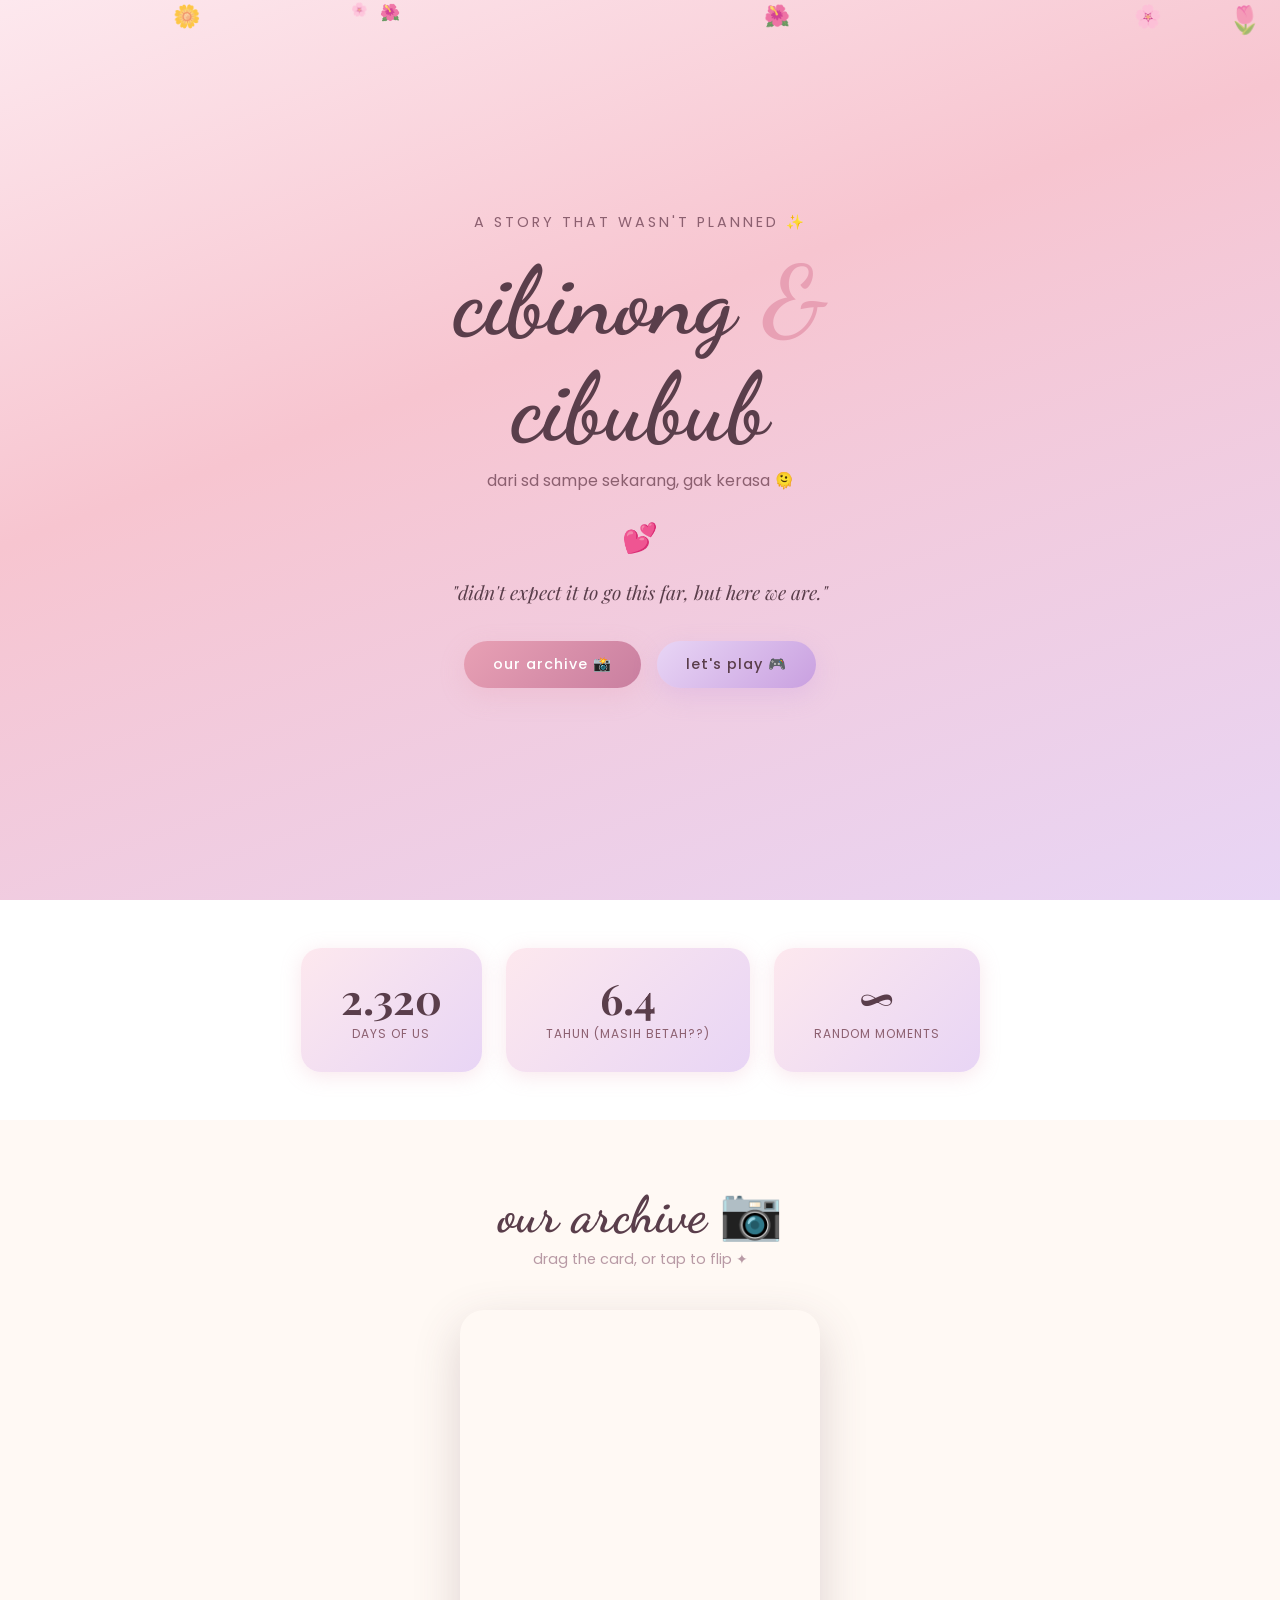
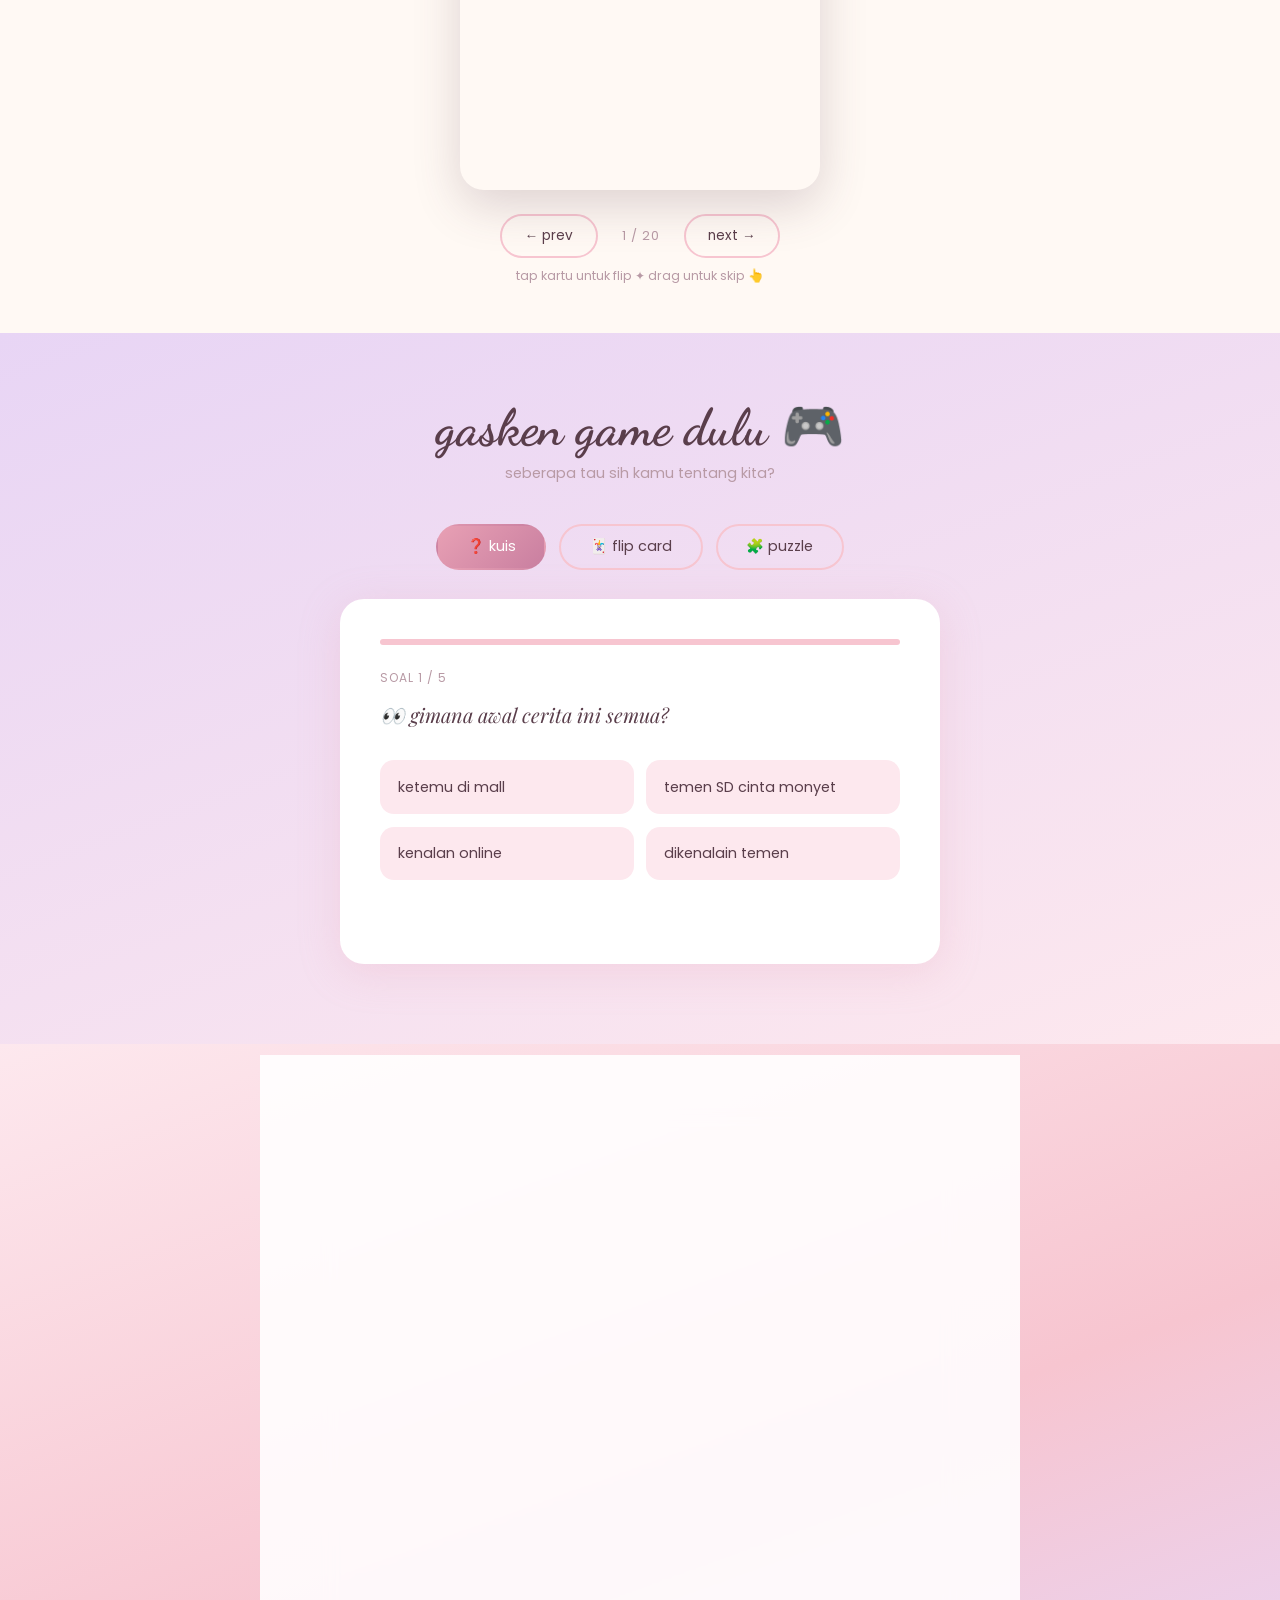
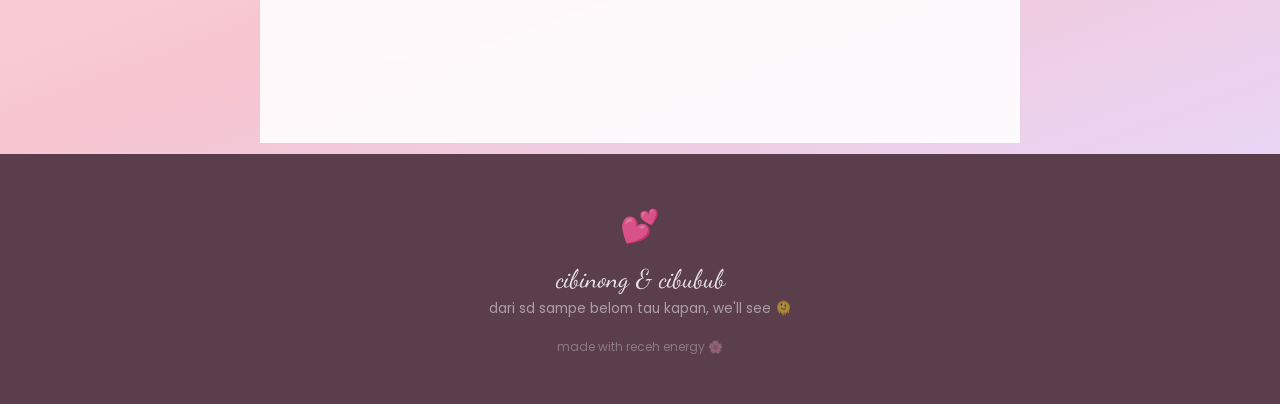
==== index.html @ 80d70311 "tambah puzzle game" ====
<!DOCTYPE html>
<html lang="id">
<head>
  <meta charset="UTF-8" />
  <meta name="viewport" content="width=device-width, initial-scale=1.0" />
  <title>cibinong x cibubub 🌸</title>
  <link rel="preconnect" href="https://fonts.googleapis.com" />
  <link href="https://fonts.googleapis.com/css2?family=Playfair+Display:ital,wght@0,400;0,700;1,400&family=Poppins:wght@300;400;500&family=Dancing+Script:wght@600&display=swap" rel="stylesheet" />
  <link rel="stylesheet" href="style.css" />
</head>
<body>

  <!-- HERO -->
  <section class="hero">
    <div class="petals-container" id="petals"></div>
    <div class="hero-content">
      <p class="hero-sub">a story that wasn't planned ✨</p>
      <h1 class="hero-title">cibinong <span class="amp">&</span> cibubub</h1>
      <p class="hero-date">dari sd sampe sekarang, gak kerasa 🫠</p>
      <div class="heart-divider">💕</div>
      <p class="hero-quote">"didn't expect it to go this far, but here we are."</p>
      <div class="hero-btns">
        <a href="#gallery" class="btn-explore">our archive 📸</a>
        <a href="#game" class="btn-game">let's play 🎮</a>
      </div>
    </div>
  </section>

  <!-- COUNTER -->
  <section class="counter-section">
    <div class="counter-card">
      <span class="counter-num" id="days">—</span>
      <span class="counter-label">days of us</span>
    </div>
    <div class="counter-card">
      <span class="counter-num" id="years">—</span>
      <span class="counter-label">tahun (masih betah??)</span>
    </div>
    <div class="counter-card">
      <span class="counter-num">∞</span>
      <span class="counter-label">random moments</span>
    </div>
  </section>

  <!-- GALLERY — DRAG STACK -->
  <section class="gallery-section" id="gallery">
    <div class="section-header">
      <h2>our archive 📷</h2>
      <p>drag the card, or tap to flip ✦</p>
    </div>

    <div class="stack-container" id="stackContainer">

      <div class="stack-card" data-index="0">
        <div class="stack-card-inner">
          <div class="stack-front">
            <div class="stack-img-wrap">
              <img src="photos/foto1.jpg" alt="" onerror="handleImgError(this)" />
              <div class="stack-placeholder">📸</div>
            </div>
            <div class="stack-label">
              <span class="stack-num">01</span>
              <p class="stack-caption">teman SD cinta monyet 🥺</p>
              <p class="stack-en">the beginning of everything, unknowingly.</p>
            </div>
          </div>
          <div class="stack-back">
            <p class="stack-back-quote">"who knew a childhood friend could turn into something like this."</p>
          </div>
        </div>
      </div>

      <div class="stack-card" data-index="1">
        <div class="stack-card-inner">
          <div class="stack-front">
            <div class="stack-img-wrap">
              <img src="photos/foto2.jpg" alt="" onerror="handleImgError(this)" />
              <div class="stack-placeholder">📸</div>
            </div>
            <div class="stack-label">
              <span class="stack-num">02</span>
              <p class="stack-caption">sebelum jadian jadi bocil epep dulu 😂</p>
              <p class="stack-en">the awkward era. cringe but we miss it ngl.</p>
            </div>
          </div>
          <div class="stack-back">
            <p class="stack-back-quote">"even the awkward phase had its charm, we just didn't know it yet."</p>
          </div>
        </div>
      </div>

      <div class="stack-card" data-index="2">
        <div class="stack-card-inner">
          <div class="stack-front">
            <div class="stack-img-wrap">
              <img src="photos/foto3.jpg" alt="" onerror="handleImgError(this)" />
              <div class="stack-placeholder">📸</div>
            </div>
            <div class="stack-label">
              <span class="stack-num">03</span>
              <p class="stack-caption">masuk SMA pas awal covid, canggung bgt kita oi 😅</p>
              <p class="stack-en">pandemic era, somehow brought us closer.</p>
            </div>
          </div>
          <div class="stack-back">
            <p class="stack-back-quote">"the world was on pause, but feelings? they didn't stop."</p>
          </div>
        </div>
      </div>

      <div class="stack-card" data-index="3">
        <div class="stack-card-inner">
          <div class="stack-front">
            <div class="stack-img-wrap">
              <img src="photos/foto4.jpg" alt="" onerror="handleImgError(this)" />
              <div class="stack-placeholder">📸</div>
            </div>
            <div class="stack-label">
              <span class="stack-num">04</span>
              <p class="stack-caption">naik sidi bareng 🕊️💕</p>
              <p class="stack-en">growing in faith, together. that means something.</p>
            </div>
          </div>
          <div class="stack-back">
            <p class="stack-back-quote">"one of the most meaningful days, and we shared it."</p>
          </div>
        </div>
      </div>

      <div class="stack-card" data-index="4">
        <div class="stack-card-inner">
          <div class="stack-front">
            <div class="stack-img-wrap">
              <img src="photos/foto5.jpg" alt="" onerror="handleImgError(this)" />
              <div class="stack-placeholder">📸</div>
            </div>
            <div class="stack-label">
              <span class="stack-num">05</span>
              <p class="stack-caption">ppp mau kondangan? 😄👔</p>
              <p class="stack-en">matching without planning, that's called soulmate behavior.</p>
            </div>
          </div>
          <div class="stack-back">
            <p class="stack-back-quote">"accidentally coordinated. definitely meant to be."</p>
          </div>
        </div>
      </div>

      <div class="stack-card" data-index="5">
        <div class="stack-card-inner">
          <div class="stack-front">
            <div class="stack-img-wrap">
              <img src="photos/foto6.jpg" alt="" onerror="handleImgError(this)" />
              <div class="stack-placeholder">📸</div>
            </div>
            <div class="stack-label">
              <span class="stack-num">06</span>
              <p class="stack-caption">banyak foto SMA yak, adanya pas pepisahan SMA doang 🎓</p>
              <p class="stack-en">end of a chapter. but not ours.</p>
            </div>
          </div>
          <div class="stack-back">
            <p class="stack-back-quote">"graduation day. the school era is over, but we're still going."</p>
          </div>
        </div>
      </div>

      <div class="stack-card" data-index="6">
        <div class="stack-card-inner">
          <div class="stack-front">
            <div class="stack-img-wrap">
              <img src="photos/foto7.jpg" alt="" onerror="handleImgError(this)" />
              <div class="stack-placeholder">📸</div>
            </div>
            <div class="stack-label">
              <span class="stack-num">07</span>
              <p class="stack-caption">ke Gacoan pertama kali, aku UTBK dia udah lulus SNBP coy 🔥</p>
              <p class="stack-en">celebrating milestones, even when it's not mine yet, lol.</p>
            </div>
          </div>
          <div class="stack-back">
            <p class="stack-back-quote">"your win felt like mine too. that's just how it works with us."</p>
          </div>
        </div>
      </div>

      <div class="stack-card" data-index="7">
        <div class="stack-card-inner">
          <div class="stack-front">
            <div class="stack-img-wrap">
              <img src="photos/foto8.jpg" alt="" onerror="handleImgError(this)" />
              <div class="stack-placeholder">📸</div>
            </div>
            <div class="stack-label">
              <span class="stack-num">08</span>
              <p class="stack-caption">rencanain satu kampus bareng malah LDR hikss 😭</p>
              <p class="stack-en">plot twist we did not see coming.</p>
            </div>
          </div>
          <div class="stack-back">
            <p class="stack-back-quote">"different cities, same feeling. we figured it out anyway."</p>
          </div>
        </div>
      </div>

      <div class="stack-card" data-index="8">
        <div class="stack-card-inner">
          <div class="stack-front">
            <div class="stack-img-wrap">
              <img src="photos/foto9.jpg" alt="" onerror="handleImgError(this)" />
              <div class="stack-placeholder">📸</div>
            </div>
            <div class="stack-label">
              <span class="stack-num">09</span>
              <p class="stack-caption">LDR dimulai, mari kita mulai perang ini 💪</p>
              <p class="stack-en">LDR szn: officially activated.</p>
            </div>
          </div>
          <div class="stack-back">
            <p class="stack-back-quote">"distance is just a test, and so far we keep passing it."</p>
          </div>
        </div>
      </div>

      <div class="stack-card" data-index="9">
        <div class="stack-card-inner">
          <div class="stack-front">
            <div class="stack-img-wrap">
              <img src="photos/foto10.jpg" alt="" onerror="handleImgError(this)" />
              <div class="stack-placeholder">📸</div>
            </div>
            <div class="stack-label">
              <span class="stack-num">10</span>
              <p class="stack-caption">ketemunya libur semester aja, hiks 🗓️😢</p>
              <p class="stack-en">semester break = the most anticipated day of the year.</p>
            </div>
          </div>
          <div class="stack-back">
            <p class="stack-back-quote">"every reunion felt like the first time all over again."</p>
          </div>
        </div>
      </div>

      <div class="stack-card" data-index="10">
        <div class="stack-card-inner">
          <div class="stack-front">
            <div class="stack-img-wrap">
              <img src="photos/foto11.jpg" alt="" onerror="handleImgError(this)" />
              <div class="stack-placeholder">📸</div>
            </div>
            <div class="stack-label">
              <span class="stack-num">11</span>
              <p class="stack-caption">ini juga foto pas libur semester 📅</p>
              <p class="stack-en">making the most out of limited time together.</p>
            </div>
          </div>
          <div class="stack-back">
            <p class="stack-back-quote">"short on time, never short on memories."</p>
          </div>
        </div>
      </div>

      <div class="stack-card" data-index="11">
        <div class="stack-card-inner">
          <div class="stack-front">
            <div class="stack-img-wrap">
              <img src="photos/foto12.jpg" alt="" onerror="handleImgError(this)" />
              <div class="stack-placeholder">📸</div>
            </div>
            <div class="stack-label">
              <span class="stack-num">12</span>
              <p class="stack-caption">LDR, VC-an mulu 📱💬</p>
              <p class="stack-en">phone screen as a window, that was our reality for a while.</p>
            </div>
          </div>
          <div class="stack-back">
            <p class="stack-back-quote">"fell asleep on VC more times than we can count. no regrets."</p>
          </div>
        </div>
      </div>

      <div class="stack-card" data-index="12">
        <div class="stack-card-inner">
          <div class="stack-front">
            <div class="stack-img-wrap">
              <img src="photos/foto13.jpg" alt="" onerror="handleImgError(this)" />
              <div class="stack-placeholder">📸</div>
            </div>
            <div class="stack-label">
              <span class="stack-num">13</span>
              <p class="stack-caption">ngide datengin ke Lampung 🚌✨</p>
              <p class="stack-en">showed up unannounced, best decision ever made.</p>
            </div>
          </div>
          <div class="stack-back">
            <p class="stack-back-quote">"sometimes love shows up at the door before it sends a text."</p>
          </div>
        </div>
      </div>

      <div class="stack-card" data-index="13">
        <div class="stack-card-inner">
          <div class="stack-front">
            <div class="stack-img-wrap">
              <img src="photos/foto14.jpg" alt="" onerror="handleImgError(this)" />
              <div class="stack-placeholder">📸</div>
            </div>
            <div class="stack-label">
              <span class="stack-num">14</span>
              <p class="stack-caption">Bukit Aslan 🏔️🌿</p>
              <p class="stack-en">good view. better company.</p>
            </div>
          </div>
          <div class="stack-back">
            <p class="stack-back-quote">"the view was stunning, but honestly so were you."</p>
          </div>
        </div>
      </div>

      <div class="stack-card" data-index="14">
        <div class="stack-card-inner">
          <div class="stack-front">
            <div class="stack-img-wrap">
              <img src="photos/foto15.jpg" alt="" onerror="handleImgError(this)" />
              <div class="stack-placeholder">📸</div>
            </div>
            <div class="stack-label">
              <span class="stack-num">15</span>
              <p class="stack-caption">makan sushi mengakhiri tahun 2025 🍣🎉</p>
              <p class="stack-en">closing the year right — with good food and you.</p>
            </div>
          </div>
          <div class="stack-back">
            <p class="stack-back-quote">"2025 ending with sushi and you. can't complain."</p>
          </div>
        </div>
      </div>

      <div class="stack-card" data-index="15">
        <div class="stack-card-inner">
          <div class="stack-front">
            <div class="stack-img-wrap">
              <img src="photos/foto16.jpg" alt="" onerror="handleImgError(this)" />
              <div class="stack-placeholder">📸</div>
            </div>
            <div class="stack-label">
              <span class="stack-num">16</span>
              <p class="stack-caption">masih dengan aku, kamu, dan Lampung 🌴💕</p>
              <p class="stack-en">still here. still us.</p>
            </div>
          </div>
          <div class="stack-back">
            <p class="stack-back-quote">"different place, same feeling. it never really changes."</p>
          </div>
        </div>
      </div>

      <div class="stack-card" data-index="16">
        <div class="stack-card-inner">
          <div class="stack-front">
            <div class="stack-img-wrap">
              <img src="photos/foto17.jpg" alt="" onerror="handleImgError(this)" />
              <div class="stack-placeholder">📸</div>
            </div>
            <div class="stack-label">
              <span class="stack-num">17</span>
              <p class="stack-caption">hunting makanan enak di Lampung yeuyy 🍜😋</p>
              <p class="stack-en">food tour activated. no skips.</p>
            </div>
          </div>
          <div class="stack-back">
            <p class="stack-back-quote">"our love language: finding the best local food together."</p>
          </div>
        </div>
      </div>

      <div class="stack-card" data-index="17">
        <div class="stack-card-inner">
          <div class="stack-front">
            <div class="stack-img-wrap">
              <img src="photos/foto18.jpg" alt="" onerror="handleImgError(this)" />
              <div class="stack-placeholder">📸</div>
            </div>
            <div class="stack-label">
              <span class="stack-num">18</span>
              <p class="stack-caption">mancing edition 🎣😄</p>
              <p class="stack-en">waiting for fish, but mostly just talking nonsense.</p>
            </div>
          </div>
          <div class="stack-back">
            <p class="stack-back-quote">"best conversations happen when there's nowhere to be."</p>
          </div>
        </div>
      </div>

      <div class="stack-card" data-index="18">
        <div class="stack-card-inner">
          <div class="stack-front">
            <div class="stack-img-wrap">
              <img src="photos/foto19.jpg" alt="" onerror="handleImgError(this)" />
              <div class="stack-placeholder">📸</div>
            </div>
            <div class="stack-label">
              <span class="stack-num">19</span>
              <p class="stack-caption">lucukk 🥰</p>
              <p class="stack-en">no context needed. just happy.</p>
            </div>
          </div>
          <div class="stack-back">
            <p class="stack-back-quote">"this photo lives rent-free in my head."</p>
          </div>
        </div>
      </div>

      <div class="stack-card" data-index="19">
        <div class="stack-card-inner">
          <div class="stack-front">
            <div class="stack-img-wrap">
              <img src="photos/foto20.jpg" alt="" onerror="handleImgError(this)" />
              <div class="stack-placeholder">📸</div>
            </div>
            <div class="stack-label">
              <span class="stack-num">20</span>
              <p class="stack-caption">tiba-tiba di Jakarta nih 🌆</p>
              <p class="stack-en">healing era. different city, same us.</p>
            </div>
          </div>
          <div class="stack-back">
            <p class="stack-back-quote">"any city feels right when you're next to me."</p>
          </div>
        </div>
      </div>

    </div>

    <!-- Navigation -->
    <div class="stack-nav">
      <button class="stack-nav-btn" id="btnPrev" onclick="stackPrev()">← prev</button>
      <span class="stack-counter" id="stackCounter">1 / 20</span>
      <button class="stack-nav-btn" id="btnNext" onclick="stackNext()">next →</button>
    </div>
    <p class="stack-hint">tap kartu untuk flip ✦ drag untuk skip 👆</p>
  </section>

  <!-- GAME -->
  <section class="game-section" id="game">
    <div class="section-header">
      <h2>gasken game dulu 🎮</h2>
      <p>seberapa tau sih kamu tentang kita?</p>
    </div>

    <div class="game-tabs">
      <button class="game-tab active" onclick="switchGame('quiz')">❓ kuis</button>
      <button class="game-tab" onclick="switchGame('flip')">🃏 flip card</button>
      <button class="game-tab" onclick="switchGame('puzzle')">🧩 puzzle</button>
    </div>

    <div class="game-panel" id="panelQuiz">
      <div class="game-card">
        <div class="game-progress-bar"><div class="game-progress-fill" id="progressFill"></div></div>
        <p class="game-q-num" id="qNum">soal 1 / 5</p>
        <p class="game-question" id="gameQuestion">Loading...</p>
        <div class="game-options" id="gameOptions"></div>
        <div class="game-feedback" id="gameFeedback"></div>
        <button class="btn-next-q" id="btnNextQ" style="display:none" onclick="nextQuestion()">next →</button>
        <div class="game-result" id="gameResult" style="display:none"></div>
      </div>
    </div>

    <div class="game-panel" id="panelFlip" style="display:none">
      <div class="flip-intro" id="flipIntro">
        <div class="game-card" style="text-align:center">
          <p style="font-size:2.5rem;margin-bottom:1rem">🃏</p>
          <p class="game-question">cocokkin kartunya, jangan malu salah 😄</p>
          <p style="font-size:0.85rem;color:var(--text-light);margin-bottom:1.5rem">klik dua kartu, cari yang sama. selesain secepet mungkin!</p>
          <div style="display:flex;gap:1rem;justify-content:center;flex-wrap:wrap">
            <button class="btn-next-q" style="display:inline-block" onclick="startFlip(6)">santuy (6 kartu)</button>
            <button class="btn-next-q" style="display:inline-block;background:linear-gradient(135deg,#c9a0e0,#9b6dbe);color:white" onclick="startFlip(12)">tryhard (12 kartu)</button>
          </div>
        </div>
      </div>
      <div id="flipGame" style="display:none">
        <div class="flip-stats">
          <span>tries: <strong id="flipMoves">0</strong></span>
          <span>matched: <strong id="flipMatched">0</strong> / <strong id="flipTotal">0</strong></span>
          <span id="flipTimer">⏱ 0s</span>
        </div>
        <div class="flip-grid" id="flipGrid"></div>
        <div class="flip-result" id="flipResult" style="display:none">
          <span class="result-emoji">🎉</span>
          <div class="result-title">kelar juga!</div>
          <div class="result-msg" id="flipResultMsg"></div>
          <div style="display:flex;gap:1rem;justify-content:center;flex-wrap:wrap;margin-top:1rem">
            <button class="btn-restart" onclick="startFlip(currentFlipSize)">main lagi 🔄</button>
            <button class="btn-restart" style="background:var(--blush)" onclick="showFlipIntro()">ganti level</button>
          </div>
        </div>
      </div>
    </div>

    <!-- PUZZLE GAME -->
    <div class="game-panel" id="panelPuzzle" style="display:none">
      <div class="puzzle-intro" id="puzzleIntro">
        <div class="game-card" style="text-align:center">
          <p style="font-size:2.5rem;margin-bottom:1rem">🧩</p>
          <p class="game-question">susun foto ini jadi bener! 😄</p>
          <p style="font-size:0.85rem;color:var(--text-light);margin-bottom:1.5rem">drag potongan puzzle ke posisi yang tepat. semakin sedikit moves, semakin bagus!</p>
          <div style="display:flex;gap:1rem;justify-content:center;flex-wrap:wrap">
            <button class="btn-next-q" style="display:inline-block" onclick="startPuzzle(3)">easy (3×3)</button>
            <button class="btn-next-q" style="display:inline-block;background:linear-gradient(135deg,#c9a0e0,#9b6dbe);color:white" onclick="startPuzzle(4)">hard (4×4)</button>
          </div>
        </div>
      </div>
      <div id="puzzleGame" style="display:none">
        <div class="flip-stats">
          <span>moves: <strong id="puzzleMoves">0</strong></span>
          <span id="puzzleTimer">⏱ 0s</span>
          <button class="stack-nav-btn" onclick="shufflePuzzle()">shuffle 🔀</button>
        </div>
        <div class="puzzle-wrap">
          <div class="puzzle-board" id="puzzleBoard"></div>
          <div class="puzzle-preview" id="puzzlePreview">
            <p style="font-size:0.7rem;color:var(--text-light);margin-bottom:0.4rem">preview</p>
            <img src="puzzle.jpg" alt="preview" onerror="this.parentElement.style.display='none'" />
          </div>
        </div>
        <div class="puzzle-result" id="puzzleResult" style="display:none">
          <span class="result-emoji">🎉</span>
          <div class="result-title">kelar!</div>
          <div class="result-msg" id="puzzleResultMsg"></div>
          <div style="display:flex;gap:1rem;justify-content:center;flex-wrap:wrap;margin-top:1rem">
            <button class="btn-restart" onclick="startPuzzle(currentPuzzleSize)">main lagi 🔄</button>
            <button class="btn-restart" style="background:var(--blush)" onclick="showPuzzleIntro()">ganti level</button>
          </div>
        </div>
      </div>
    </div>
  </section>

  <!-- LETTER -->
  <section class="letter-section">
    <div class="letter-card">
      <div class="letter-header">📝 a little note</div>
      <div class="letter-body">
        <p>dear bub,</p>
        <br/>
        <p>honestly, i didn't think a childhood friendship could turn into something this real. tapi nyatanya bisa, dan kita udah ngebuktiin itu.</p>
        <br/>
        <p>LDR wasn't easy — beda kota, beda kampus, ketemunya nunggu libur semester. tiap VC tengah malem, tiap surprise yang gak pernah bener-bener disiapain, somehow it all worked out.</p>
        <br/>
        <p>thank you for staying. makasih udah sabar sama aku yang kadang nyebelin. and thank you for being the kind of person who makes ordinary days feel like something worth remembering.</p>
        <br/>
        <p class="letter-sign">from monic, always 🌸</p>
      </div>
    </div>
  </section>

  <!-- FOOTER -->
  <footer class="footer">
    <div class="footer-heart">💕</div>
    <p>cibinong & cibubub</p>
    <p class="footer-sub">dari sd sampe belom tau kapan, we'll see 🫠</p>
    <p class="footer-tiny">made with receh energy 🌸</p>
  </footer>

  <!-- MODAL -->
  <div class="modal-overlay" id="modalOverlay" onclick="closeModal()">
    <div class="modal-box" onclick="event.stopPropagation()">
      <button class="modal-close" onclick="closeModal()">✕</button>
      <div class="modal-img-wrap">
        <img id="modalImg" src="" alt="" />
        <div id="modalPlaceholder" class="modal-placeholder">📸</div>
      </div>
      <p id="modalCaption" class="modal-caption"></p>
      <p id="modalQuote" class="modal-quote"></p>
    </div>
  </div>

  <script src="script.js"></script>
</body>
</html>
---- style.css ----
/* ========================================
   MONICA & RIZKI — PASTEL LOVE WEBSITE v2
   ======================================== */

* { margin: 0; padding: 0; box-sizing: border-box; }

:root {
  --pink:       #f7c5d0;
  --pink-dark:  #e8a0b4;
  --blush:      #fde8ee;
  --peach:      #fcd5b5;
  --lavender:   #e8d5f5;
  --mint:       #d5f0e8;
  --cream:      #fff9f4;
  --text-dark:  #5a3e4b;
  --text-mid:   #8c6070;
  --text-light: #b89aa5;
  --white:      #ffffff;
  --shadow:     rgba(232,160,180,0.25);
}

html { scroll-behavior: smooth; }
body { font-family: 'Poppins', sans-serif; background: var(--cream); color: var(--text-dark); overflow-x: hidden; }

/* ===== HERO ===== */
.hero {
  min-height: 100vh;
  background: linear-gradient(160deg, #fde8ee 0%, #f7c5d0 40%, #e8d5f5 100%);
  display: flex; align-items: center; justify-content: center;
  position: relative; text-align: center; overflow: hidden;
}
.petals-container { position: absolute; inset: 0; pointer-events: none; z-index: 0; }
.petal { position: absolute; animation: fall linear infinite; opacity: 0.7; }
@keyframes fall {
  0%   { transform: translateY(-60px) rotate(0deg); opacity: 0; }
  10%  { opacity: 0.7; }
  90%  { opacity: 0.4; }
  100% { transform: translateY(110vh) rotate(360deg); opacity: 0; }
}
.hero-content { position: relative; z-index: 1; padding: 2rem; max-width: 700px; }
.hero-sub { font-size: 0.9rem; letter-spacing: 3px; color: var(--text-mid); margin-bottom: 1rem; text-transform: uppercase; }
.hero-title { font-family: 'Dancing Script', cursive; font-size: clamp(3rem, 10vw, 6rem); color: var(--text-dark); line-height: 1.1; margin-bottom: 0.5rem; }
.amp { color: var(--pink-dark); }
.hero-date { font-size: 1rem; color: var(--text-mid); margin-bottom: 1.5rem; }
.heart-divider { font-size: 1.8rem; margin: 1rem 0; animation: heartbeat 1.4s ease-in-out infinite; }
@keyframes heartbeat { 0%,100% { transform: scale(1); } 50% { transform: scale(1.2); } }
.hero-quote { font-family: 'Playfair Display', serif; font-style: italic; font-size: clamp(1rem,2.5vw,1.2rem); color: var(--text-dark); line-height: 1.7; margin-bottom: 2rem; }
.hero-btns { display: flex; gap: 1rem; justify-content: center; flex-wrap: wrap; }
.btn-explore, .btn-game {
  display: inline-block; padding: 0.8rem 1.8rem;
  border-radius: 50px; text-decoration: none; font-size: 0.9rem; font-weight: 500;
  letter-spacing: 1px; transition: transform 0.25s, box-shadow 0.25s;
}
.btn-explore { background: linear-gradient(135deg, var(--pink-dark), #c97fa0); color: white; box-shadow: 0 8px 24px var(--shadow); }
.btn-game    { background: linear-gradient(135deg, var(--lavender), #c9a0e0); color: var(--text-dark); box-shadow: 0 8px 24px rgba(201,160,224,0.3); }
.btn-explore:hover, .btn-game:hover { transform: translateY(-3px); }

/* ===== COUNTER ===== */
.counter-section { display: flex; flex-wrap: wrap; justify-content: center; gap: 1.5rem; padding: 3rem 2rem; background: var(--white); }
.counter-card {
  display: flex; flex-direction: column; align-items: center;
  background: linear-gradient(135deg, var(--blush), var(--lavender));
  border-radius: 20px; padding: 1.8rem 2.5rem; min-width: 130px;
  box-shadow: 0 4px 20px var(--shadow); transition: transform 0.25s;
}
.counter-card:hover { transform: translateY(-4px); }
.counter-num { font-family: 'Playfair Display', serif; font-size: 2.6rem; font-weight: 700; color: var(--text-dark); line-height: 1; }
.counter-label { font-size: 0.75rem; color: var(--text-mid); margin-top: 0.4rem; letter-spacing: 1px; text-transform: uppercase; }

/* ===== GALLERY STACK CARDS ===== */
.gallery-section { padding: 4rem 1rem 3rem; background: var(--cream); }
.section-header { text-align: center; margin-bottom: 2.5rem; padding: 0 1rem; }
.section-header h2 { font-family: 'Dancing Script', cursive; font-size: clamp(2rem,6vw,3.2rem); color: var(--text-dark); margin-bottom: 0.3rem; }
.section-header p { color: var(--text-light); font-size: 0.9rem; }

.stack-container {
  position: relative;
  width: 360px;
  height: 480px;
  margin: 0 auto 1.5rem;
  perspective: 1000px;
}

.stack-card {
  position: absolute;
  inset: 0;
  border-radius: 24px;
  cursor: grab;
  user-select: none;
  transform-origin: center bottom;
  transition: transform 0.4s cubic-bezier(0.4,0,0.2,1), opacity 0.3s;
  will-change: transform;
}
.stack-card:active { cursor: grabbing; }

/* stack layering — top 3 visible */
.stack-card[data-pos="0"] { transform: translateY(0) rotate(0deg) scale(1); z-index: 10; box-shadow: 0 16px 48px rgba(90,62,75,0.2); }
.stack-card[data-pos="1"] { transform: translateY(12px) rotate(2deg) scale(0.97); z-index: 9; opacity: 0.85; }
.stack-card[data-pos="2"] { transform: translateY(22px) rotate(-2deg) scale(0.94); z-index: 8; opacity: 0.6; }
.stack-card[data-pos="3"] { transform: translateY(30px) scale(0.91); z-index: 7; opacity: 0; pointer-events: none; }

/* flip inner */
.stack-card-inner {
  position: relative; width: 100%; height: 100%;
  transform-style: preserve-3d;
  transition: transform 0.5s cubic-bezier(0.4,0,0.2,1);
  border-radius: 24px;
}
.stack-card.flipped .stack-card-inner { transform: rotateY(180deg); }

.stack-front, .stack-back {
  position: absolute; inset: 0; border-radius: 24px;
  backface-visibility: hidden; overflow: hidden;
}

.stack-front {
  background: var(--white);
  box-shadow: 0 8px 32px var(--shadow);
  display: flex; flex-direction: column;
}

.stack-img-wrap {
  position: relative; width: 100%; flex: 1;
  background: linear-gradient(135deg, var(--blush), var(--lavender));
  overflow: hidden;
}
.stack-img-wrap img { width: 100%; height: 100%; object-fit: cover; display: block; }
.stack-placeholder {
  position: absolute; inset: 0; display: none;
  align-items: center; justify-content: center; font-size: 3rem;
}
.stack-img-wrap.no-photo img { display: none; }
.stack-img-wrap.no-photo .stack-placeholder { display: flex; }

.stack-label { padding: 1rem 1.2rem 1.2rem; }
.stack-num { font-size: 0.65rem; font-weight: 700; color: var(--pink-dark); letter-spacing: 2px; display: block; margin-bottom: 0.3rem; }
.stack-caption { font-size: 0.88rem; color: var(--text-dark); margin-bottom: 0.25rem; font-weight: 500; }
.stack-en { font-size: 0.78rem; color: var(--text-light); font-style: italic; }

.stack-back {
  background: linear-gradient(135deg, var(--blush) 0%, var(--lavender) 100%);
  transform: rotateY(180deg);
  display: flex; align-items: center; justify-content: center; padding: 2rem;
  box-shadow: 0 8px 32px var(--shadow);
}
.stack-back-quote {
  font-family: 'Playfair Display', serif;
  font-style: italic;
  font-size: clamp(0.95rem, 2.5vw, 1.1rem);
  color: var(--text-dark);
  text-align: center;
  line-height: 1.8;
}

/* swipe out animation */
.stack-card.swipe-left  { transform: translateX(-120%) rotate(-20deg) !important; opacity: 0 !important; transition: transform 0.4s ease, opacity 0.4s ease; }
.stack-card.swipe-right { transform: translateX(120%) rotate(20deg) !important; opacity: 0 !important; transition: transform 0.4s ease, opacity 0.4s ease; }

/* nav */
.stack-nav { display: flex; align-items: center; justify-content: center; gap: 1.5rem; margin-top: 1rem; }
.stack-nav-btn {
  padding: 0.6rem 1.4rem; border: 2px solid var(--pink);
  background: transparent; border-radius: 50px; cursor: pointer;
  font-size: 0.85rem; color: var(--text-dark); font-family: 'Poppins', sans-serif;
  transition: background 0.2s;
}
.stack-nav-btn:hover { background: var(--pink); }
.stack-counter { font-size: 0.8rem; color: var(--text-light); letter-spacing: 1px; }
.stack-hint { text-align: center; font-size: 0.78rem; color: var(--text-light); margin-top: 0.6rem; }

/* ===== GAME TABS ===== */
.game-tabs { display: flex; justify-content: center; gap: 0.8rem; margin-bottom: 1.8rem; }
.game-tab {
  padding: 0.65rem 1.8rem; border-radius: 50px; border: 2px solid var(--pink);
  background: transparent; cursor: pointer; font-size: 0.9rem; font-family: 'Poppins', sans-serif;
  color: var(--text-dark); transition: all 0.2s;
}
.game-tab.active { background: linear-gradient(135deg, var(--pink-dark), #c97fa0); color: white; border-color: transparent; }
.game-tab:hover:not(.active) { background: var(--pink); }

/* ===== GAME ===== */
.game-section { padding: 4rem 2rem 5rem; background: linear-gradient(160deg, var(--lavender) 0%, var(--blush) 100%); }
.game-card {
  background: var(--white); border-radius: 24px; max-width: 600px;
  margin: 0 auto; padding: 2.5rem; box-shadow: 0 8px 40px var(--shadow);
}
.game-progress-bar { width: 100%; height: 6px; background: var(--pink); border-radius: 6px; margin-bottom: 1.5rem; overflow: hidden; }
.game-progress-fill { height: 100%; background: linear-gradient(90deg, var(--pink-dark), #c97fa0); border-radius: 6px; transition: width 0.5s; width: 20%; }
.game-q-num { font-size: 0.75rem; color: var(--text-light); letter-spacing: 1px; text-transform: uppercase; margin-bottom: 0.8rem; }
.game-question { font-family: 'Playfair Display', serif; font-size: clamp(1rem,3vw,1.25rem); color: var(--text-dark); line-height: 1.6; margin-bottom: 1.8rem; font-style: italic; }
.game-options { display: grid; grid-template-columns: 1fr 1fr; gap: 0.8rem; }
.game-opt {
  padding: 0.9rem 1rem; background: var(--blush); border: 2px solid transparent;
  border-radius: 14px; cursor: pointer; font-size: 0.9rem; color: var(--text-dark);
  font-family: 'Poppins', sans-serif; transition: all 0.2s; text-align: left;
}
.game-opt:hover { border-color: var(--pink-dark); background: var(--pink); }
.game-opt.correct { background: #d5f0e8; border-color: #6dbf98; color: #2d7a57; }
.game-opt.wrong   { background: #fde8e8; border-color: #e8a0a0; color: #a05050; }
.game-opt:disabled { cursor: default; }
.game-feedback { font-size: 1rem; margin-top: 1.2rem; min-height: 1.5rem; text-align: center; font-weight: 500; }
.btn-next-q {
  display: block; margin: 1.5rem auto 0; padding: 0.8rem 2rem;
  background: linear-gradient(135deg, var(--pink-dark), #c97fa0);
  color: white; border: none; border-radius: 50px; cursor: pointer;
  font-size: 0.9rem; font-family: 'Poppins', sans-serif; transition: transform 0.2s;
}
.btn-next-q:hover { transform: translateY(-2px); }
.game-result { text-align: center; padding: 1rem 0; }
.game-result .result-emoji { font-size: 3rem; display: block; margin-bottom: 0.8rem; }
.game-result .result-title { font-family: 'Dancing Script', cursive; font-size: 2rem; color: var(--text-dark); margin-bottom: 0.5rem; }
.game-result .result-msg { font-size: 0.9rem; color: var(--text-mid); line-height: 1.7; margin-bottom: 1.5rem; }
.btn-restart {
  padding: 0.8rem 2rem; background: linear-gradient(135deg, var(--lavender), #c9a0e0);
  color: var(--text-dark); border: none; border-radius: 50px; cursor: pointer;
  font-size: 0.9rem; font-family: 'Poppins', sans-serif;
}

/* ===== FLIP CARD GAME ===== */
.flip-stats {
  display: flex; justify-content: center; gap: 2rem; flex-wrap: wrap;
  margin-bottom: 1.5rem; font-size: 0.9rem; color: var(--text-mid);
}
.flip-stats strong { color: var(--text-dark); }

.flip-grid {
  display: grid;
  gap: 0.8rem;
  max-width: 520px;
  margin: 0 auto 1.5rem;
}
.flip-grid.grid-6  { grid-template-columns: repeat(3, 1fr); }
.flip-grid.grid-12 { grid-template-columns: repeat(4, 1fr); }

.flip-card {
  aspect-ratio: 1/1;
  perspective: 800px;
  cursor: pointer;
}
.flip-card-inner {
  position: relative; width: 100%; height: 100%;
  transform-style: preserve-3d;
  transition: transform 0.45s cubic-bezier(0.4,0,0.2,1);
}
.flip-card.flipped .flip-card-inner,
.flip-card.matched .flip-card-inner { transform: rotateY(180deg); }

.flip-front, .flip-back {
  position: absolute; inset: 0; border-radius: 16px;
  backface-visibility: hidden; display: flex; align-items: center; justify-content: center;
}
.flip-front {
  background: linear-gradient(135deg, var(--pink), var(--lavender));
  font-size: 1.8rem; box-shadow: 0 4px 16px var(--shadow);
  transition: transform 0.15s;
}
.flip-card:hover:not(.matched) .flip-front { transform: scale(1.04); }
.flip-back {
  background: var(--white); transform: rotateY(180deg);
  font-size: clamp(1.4rem, 4vw, 2.2rem);
  box-shadow: 0 4px 16px var(--shadow); border: 2px solid var(--pink);
}
.flip-card.matched .flip-front { background: linear-gradient(135deg, #d5f0e8, #a8dfc4); }
.flip-card.matched .flip-back  { border-color: #6dbf98; background: #f0faf5; }

.flip-result {
  text-align: center; padding: 2rem 1rem;
  animation: popIn 0.4s ease;
}

/* ===== PUZZLE GAME ===== */
.puzzle-wrap {
  display: flex; gap: 1.2rem; align-items: flex-start;
  justify-content: center; flex-wrap: wrap; margin-bottom: 1.5rem;
}
.puzzle-board {
  display: grid; gap: 3px;
  border: 3px solid var(--pink); border-radius: 12px; overflow: hidden;
  box-shadow: 0 4px 20px var(--shadow);
  touch-action: none;
}
.puzzle-piece {
  background-size: cover;
  cursor: grab; transition: opacity 0.15s, transform 0.15s;
  border: 1px solid rgba(255,255,255,0.3);
}
.puzzle-piece:active { cursor: grabbing; transform: scale(1.05); opacity: 0.85; }
.puzzle-piece.dragging { opacity: 0.5; transform: scale(1.08); z-index: 99; }
.puzzle-piece.correct { border-color: #6dbf98; box-shadow: inset 0 0 0 2px #6dbf98; }
.puzzle-piece.empty { background: linear-gradient(135deg, var(--blush), var(--lavender)) !important; cursor: default; }

.puzzle-preview {
  width: 100px; text-align: center; flex-shrink: 0;
}
.puzzle-preview img { width: 100%; border-radius: 8px; border: 2px solid var(--pink); }

.puzzle-result { text-align: center; padding: 1.5rem 0; animation: popIn 0.4s ease; }

/* ===== LETTER ===== */
.letter-section { padding: 4rem 2rem 5rem; background: linear-gradient(160deg, #fde8ee, #f7c5d0 60%, #e8d5f5); display: flex; justify-content: center; }
.letter-card { background: rgba(255,255,255,0.88); backdrop-filter: blur(8px); border-radius: 24px; max-width: 640px; width: 100%; box-shadow: 0 8px 40px var(--shadow); overflow: hidden; }
.letter-header { background: linear-gradient(135deg, var(--pink-dark), #c97fa0); color: white; padding: 1.2rem 2rem; font-family: 'Dancing Script', cursive; font-size: 1.8rem; text-align: center; }
.letter-body { padding: 2.2rem 2.5rem; font-size: 0.97rem; color: var(--text-dark); line-height: 1.9; }
.letter-sign { font-family: 'Dancing Script', cursive; font-size: 1.3rem; color: var(--pink-dark); }

/* ===== FOOTER ===== */
.footer { background: var(--text-dark); color: rgba(255,255,255,0.85); text-align: center; padding: 3rem 2rem; }
.footer-heart { font-size: 2rem; margin-bottom: 0.8rem; animation: heartbeat 1.4s ease-in-out infinite; }
.footer p { font-family: 'Dancing Script', cursive; font-size: 1.6rem; }
.footer-sub  { font-family: 'Poppins', sans-serif !important; font-size: 0.85rem !important; color: rgba(255,255,255,0.5) !important; margin-top: 0.3rem; }
.footer-tiny { font-family: 'Poppins', sans-serif !important; font-size: 0.75rem !important; color: rgba(255,255,255,0.3) !important; margin-top: 1.2rem; }

/* ===== MODAL ===== */
.modal-overlay { display: none; position: fixed; inset: 0; background: rgba(90,62,75,0.8); backdrop-filter: blur(6px); z-index: 1000; align-items: center; justify-content: center; padding: 1.5rem; }
.modal-overlay.active { display: flex; }
.modal-box { background: var(--white); border-radius: 24px; max-width: 620px; width: 100%; overflow: hidden; position: relative; box-shadow: 0 20px 60px rgba(90,62,75,0.4); animation: popIn 0.3s ease; }
@keyframes popIn { from { transform: scale(0.85); opacity: 0; } to { transform: scale(1); opacity: 1; } }
.modal-close { position: absolute; top: 0.9rem; right: 1rem; background: var(--pink); border: none; border-radius: 50%; width: 34px; height: 34px; font-size: 1rem; cursor: pointer; color: var(--text-dark); z-index: 10; transition: background 0.2s; }
.modal-close:hover { background: var(--pink-dark); color: white; }
.modal-img-wrap { position: relative; width: 100%; aspect-ratio: 1/1; background: linear-gradient(135deg, var(--blush), var(--lavender)); overflow: hidden; }
.modal-img-wrap img { width: 100%; height: 100%; object-fit: cover; display: block; }
.modal-placeholder { position: absolute; inset: 0; display: none; align-items: center; justify-content: center; font-size: 3rem; }
.modal-caption { font-family: 'Playfair Display', serif; font-style: italic; font-size: 1rem; color: var(--text-dark); padding: 1.2rem 2rem 0.3rem; text-align: center; }
.modal-quote { font-size: 0.85rem; color: var(--text-light); padding: 0 2rem 0.8rem; text-align: center; line-height: 1.6; }
.modal-nav { display: flex; justify-content: center; gap: 1rem; padding: 0.5rem 2rem 1.5rem; }
.modal-nav button { padding: 0.55rem 1.3rem; border: 2px solid var(--pink); background: transparent; border-radius: 50px; cursor: pointer; font-size: 0.82rem; color: var(--text-dark); font-family: 'Poppins', sans-serif; transition: background 0.2s; }
.modal-nav button:hover { background: var(--pink); }

/* ===== RESPONSIVE ===== */
@media (max-width: 700px) {
  .slideshow-wrapper { padding: 0 0.5rem; gap: 0.3rem; }
  .slide-btn { width: 38px; height: 38px; font-size: 1.6rem; }
  .slide-info { padding: 1rem 1.2rem 1.5rem; }
  .game-options { grid-template-columns: 1fr; }
  .letter-body { padding: 1.5rem; }
}
@media (max-width: 480px) {
  .slide-btn { width: 32px; height: 32px; font-size: 1.3rem; }
}
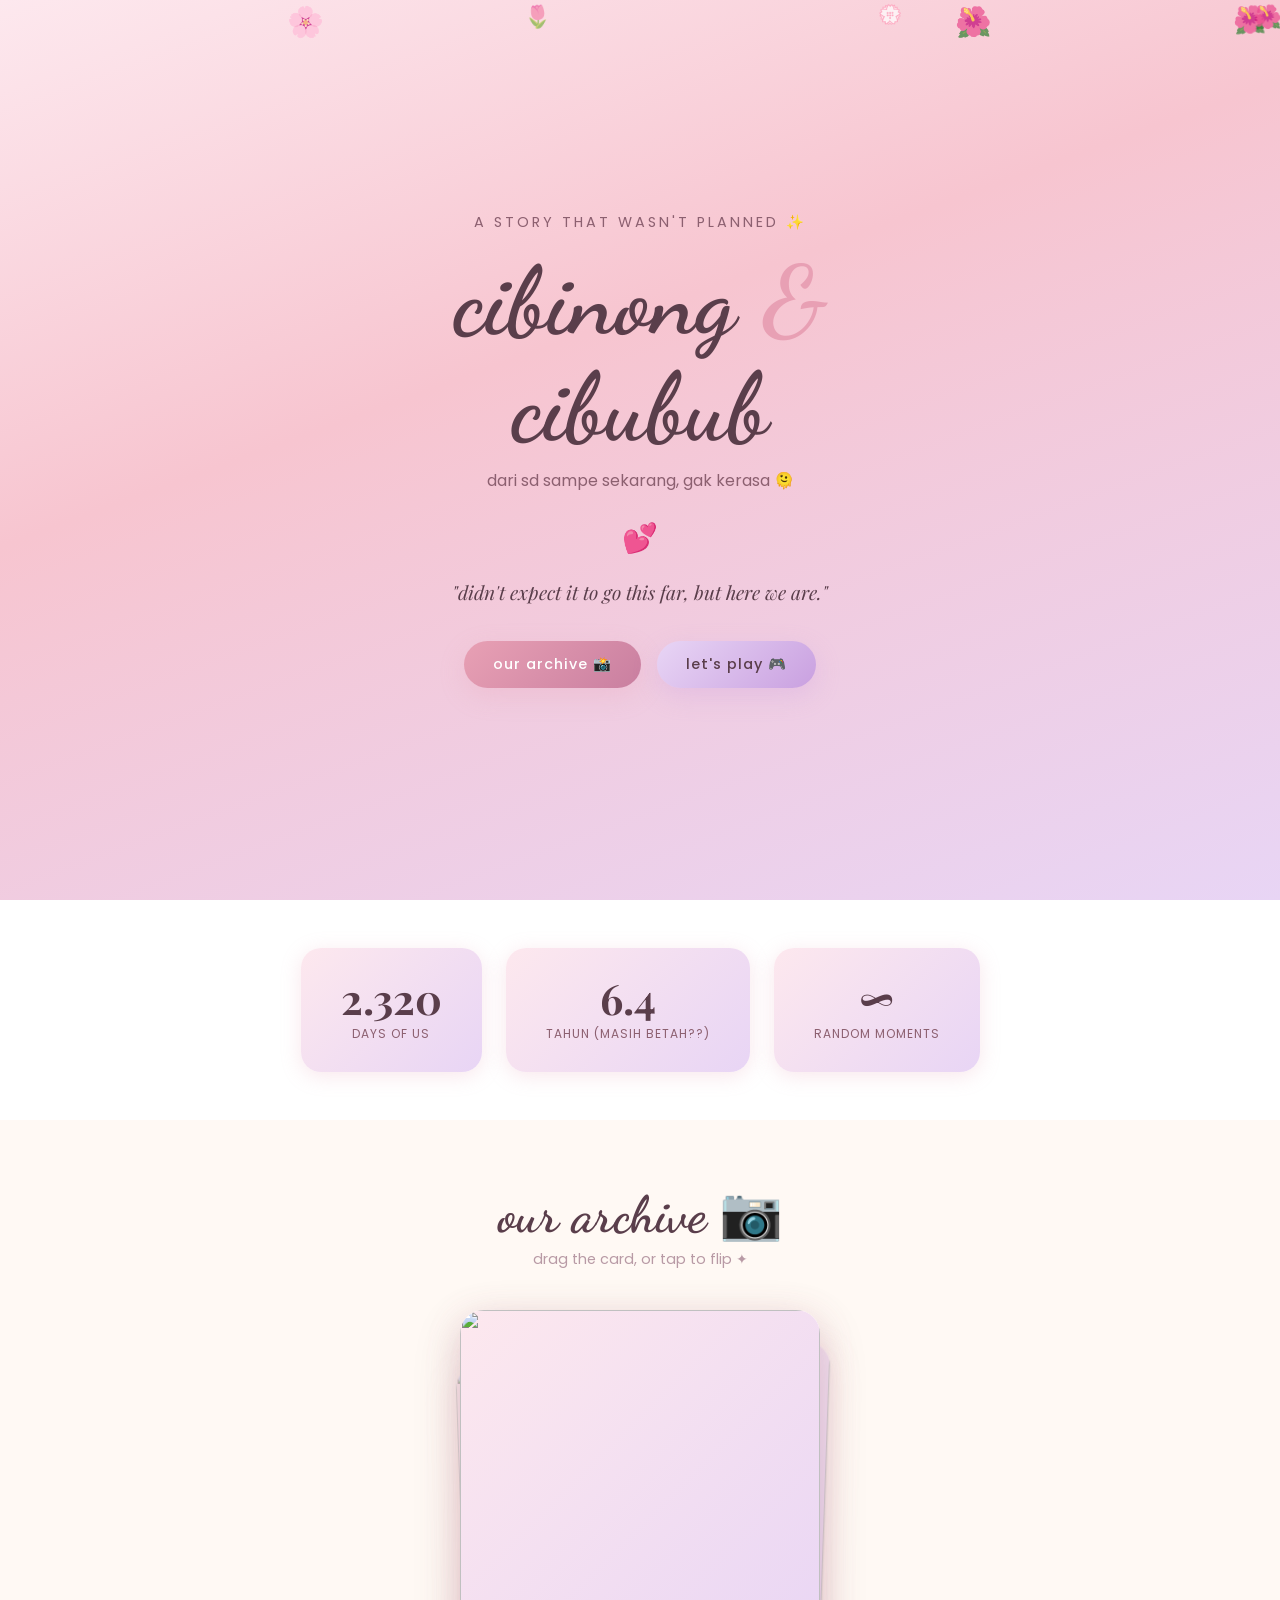
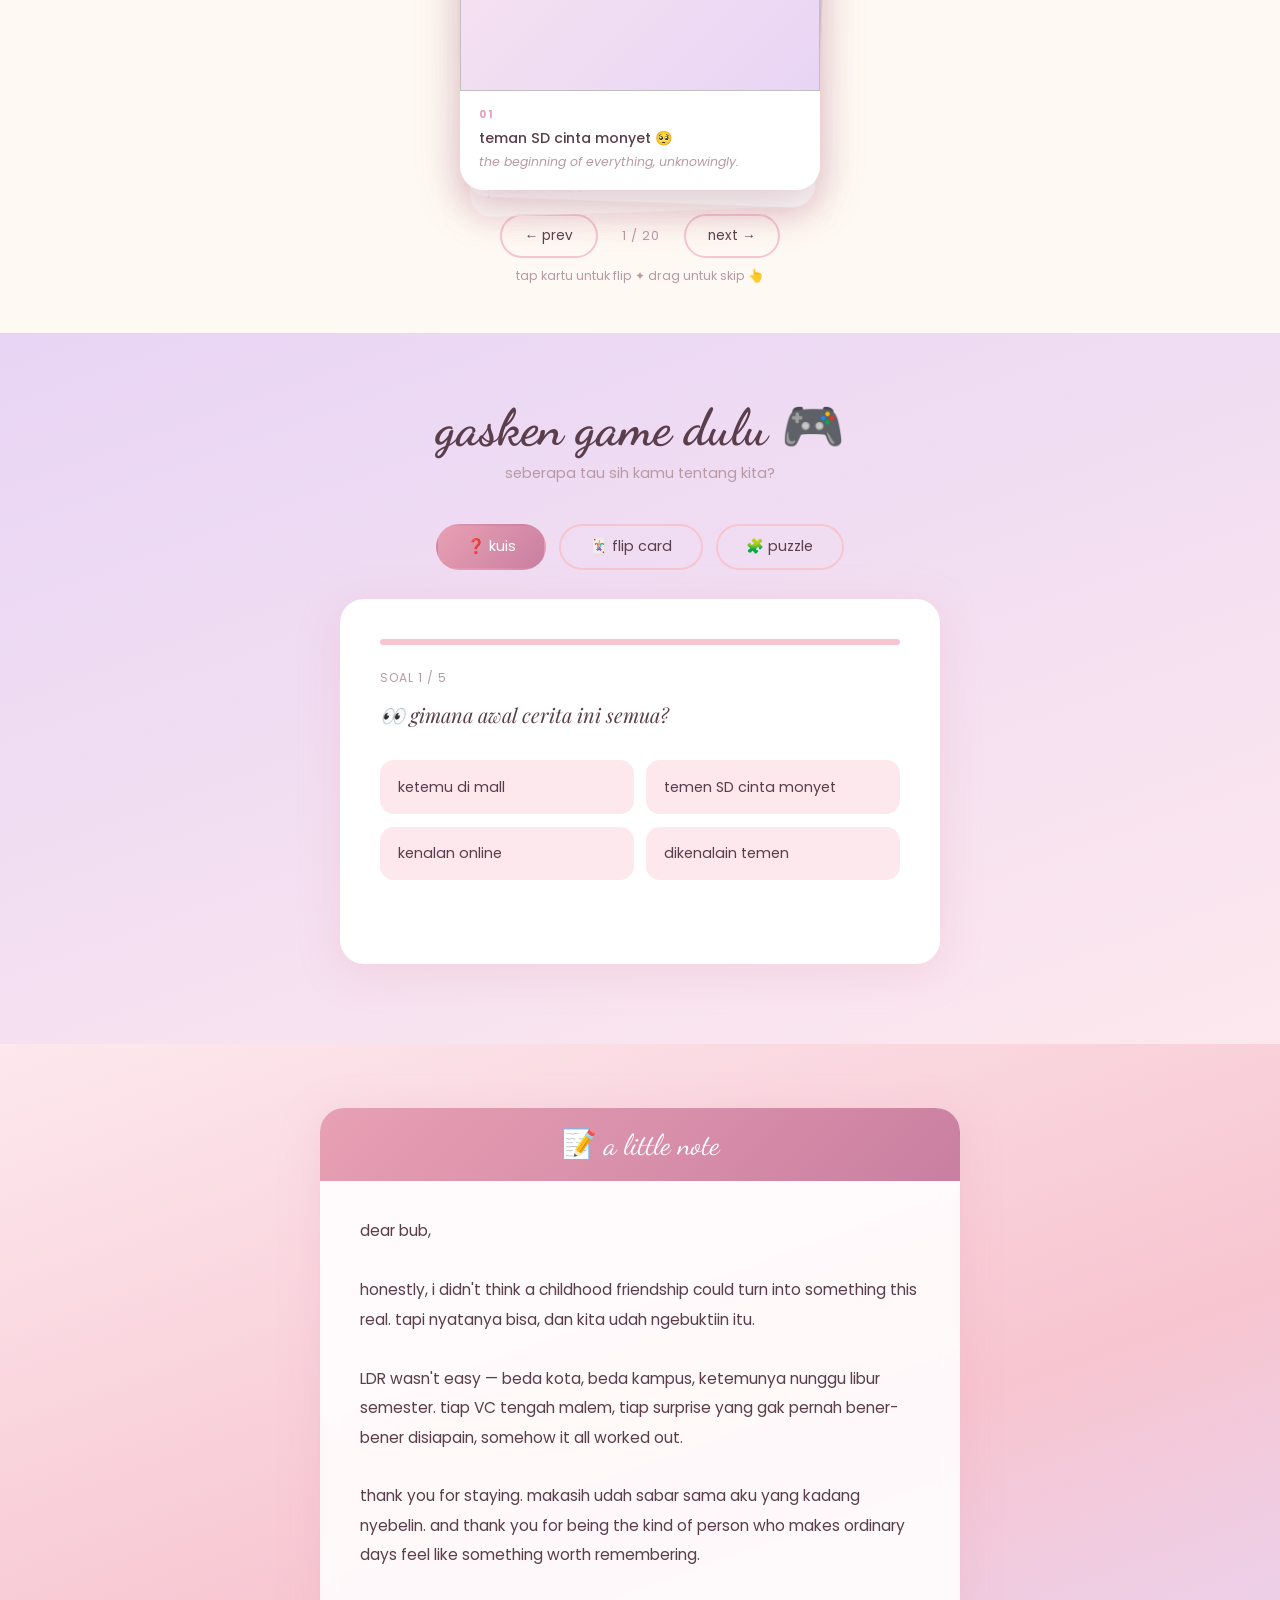
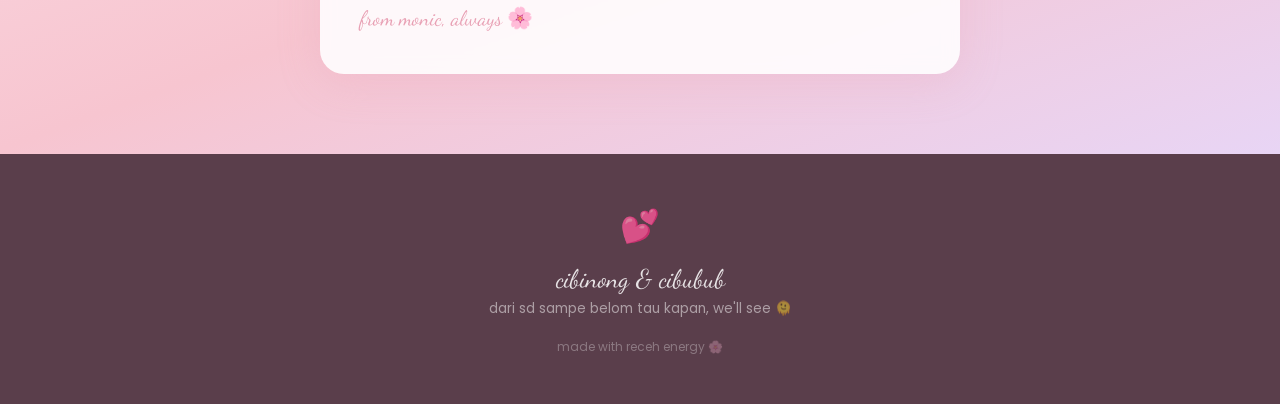
==== commit 90d950ec: "puzzle 4x4 only" ====
--- a/index.html
+++ b/index.html
@@ -506,8 +506,7 @@
           <p class="game-question">susun foto ini jadi bener! 😄</p>
           <p style="font-size:0.85rem;color:var(--text-light);margin-bottom:1.5rem">drag potongan puzzle ke posisi yang tepat. semakin sedikit moves, semakin bagus!</p>
           <div style="display:flex;gap:1rem;justify-content:center;flex-wrap:wrap">
-            <button class="btn-next-q" style="display:inline-block" onclick="startPuzzle(3)">easy (3×3)</button>
-            <button class="btn-next-q" style="display:inline-block;background:linear-gradient(135deg,#c9a0e0,#9b6dbe);color:white" onclick="startPuzzle(4)">hard (4×4)</button>
+            <button class="btn-next-q" style="display:inline-block" onclick="startPuzzle(4)">gasken 4×4 🧩</button>
           </div>
         </div>
       </div>
@@ -530,7 +529,7 @@
           <div class="result-msg" id="puzzleResultMsg"></div>
           <div style="display:flex;gap:1rem;justify-content:center;flex-wrap:wrap;margin-top:1rem">
             <button class="btn-restart" onclick="startPuzzle(currentPuzzleSize)">main lagi 🔄</button>
-            <button class="btn-restart" style="background:var(--blush)" onclick="showPuzzleIntro()">ganti level</button>
+            <button class="btn-restart" style="background:var(--blush)" onclick="showPuzzleIntro()">main lagi</button>
           </div>
         </div>
       </div>
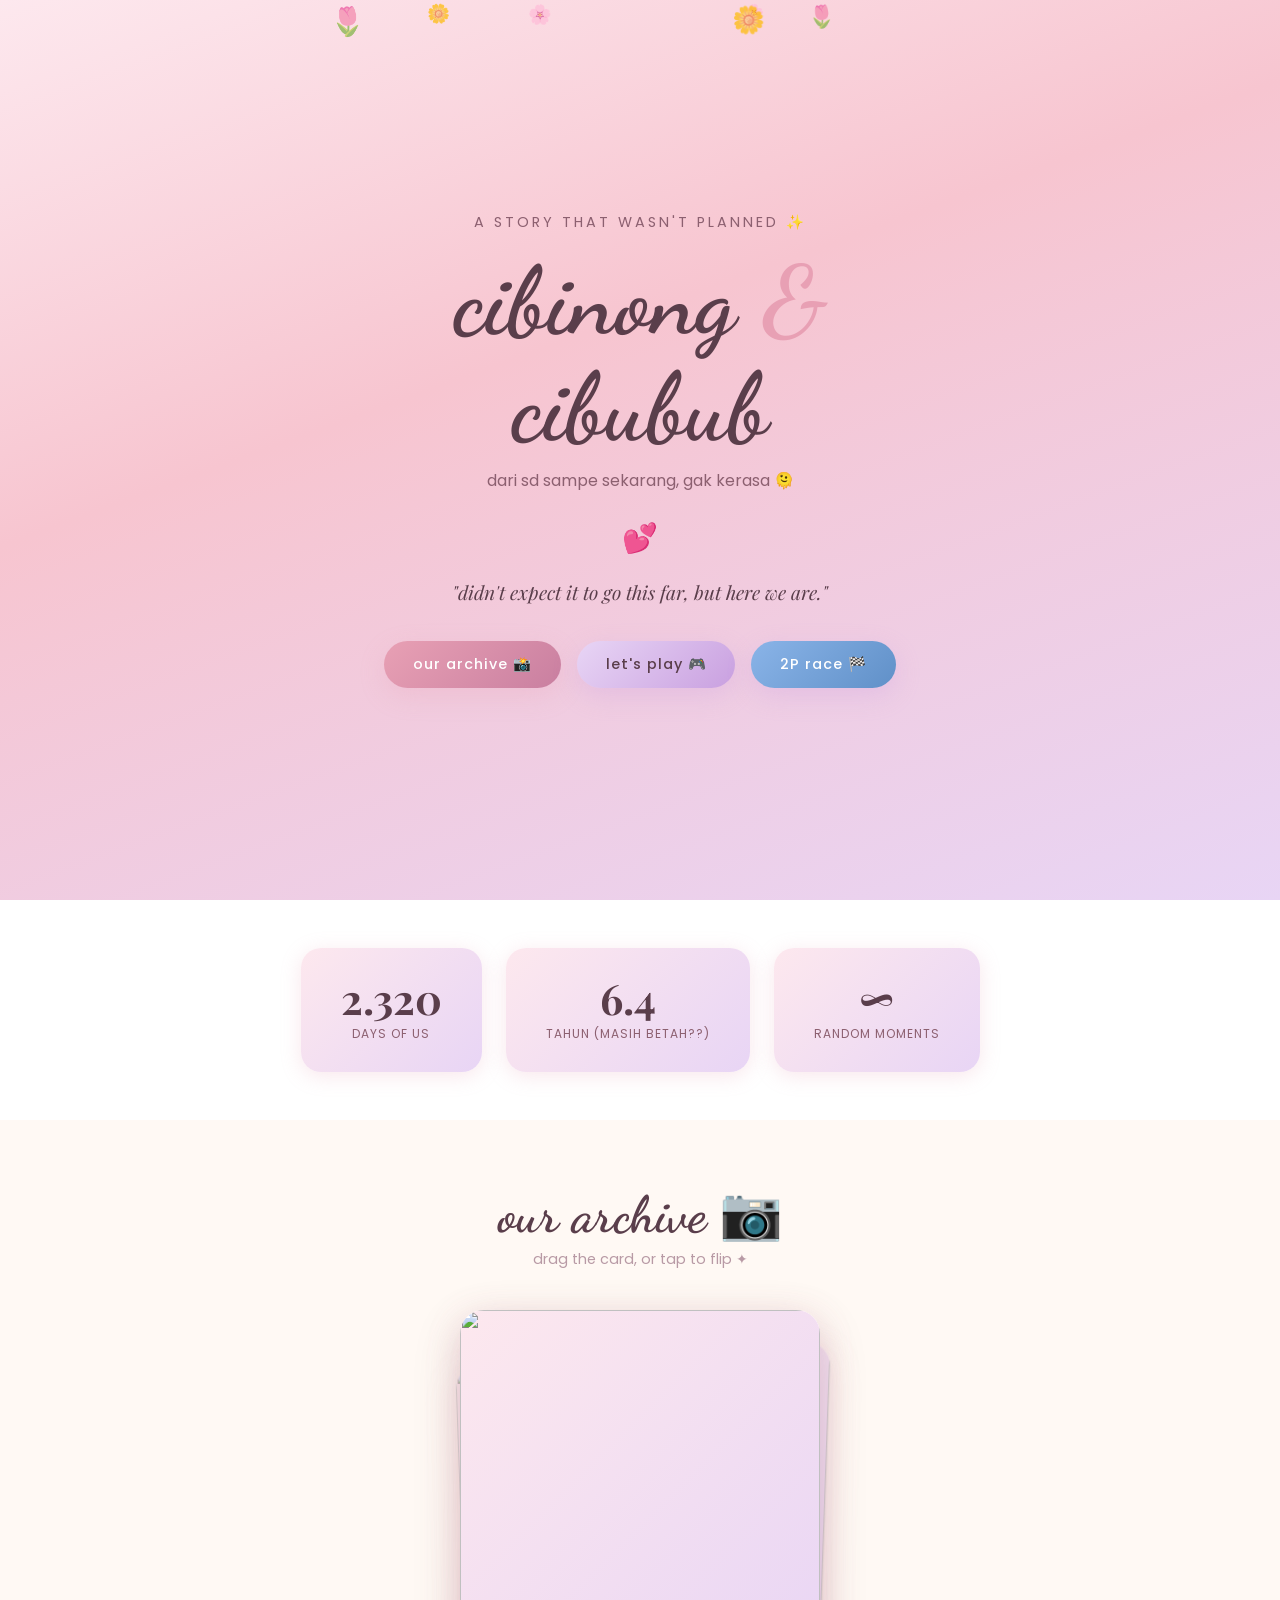
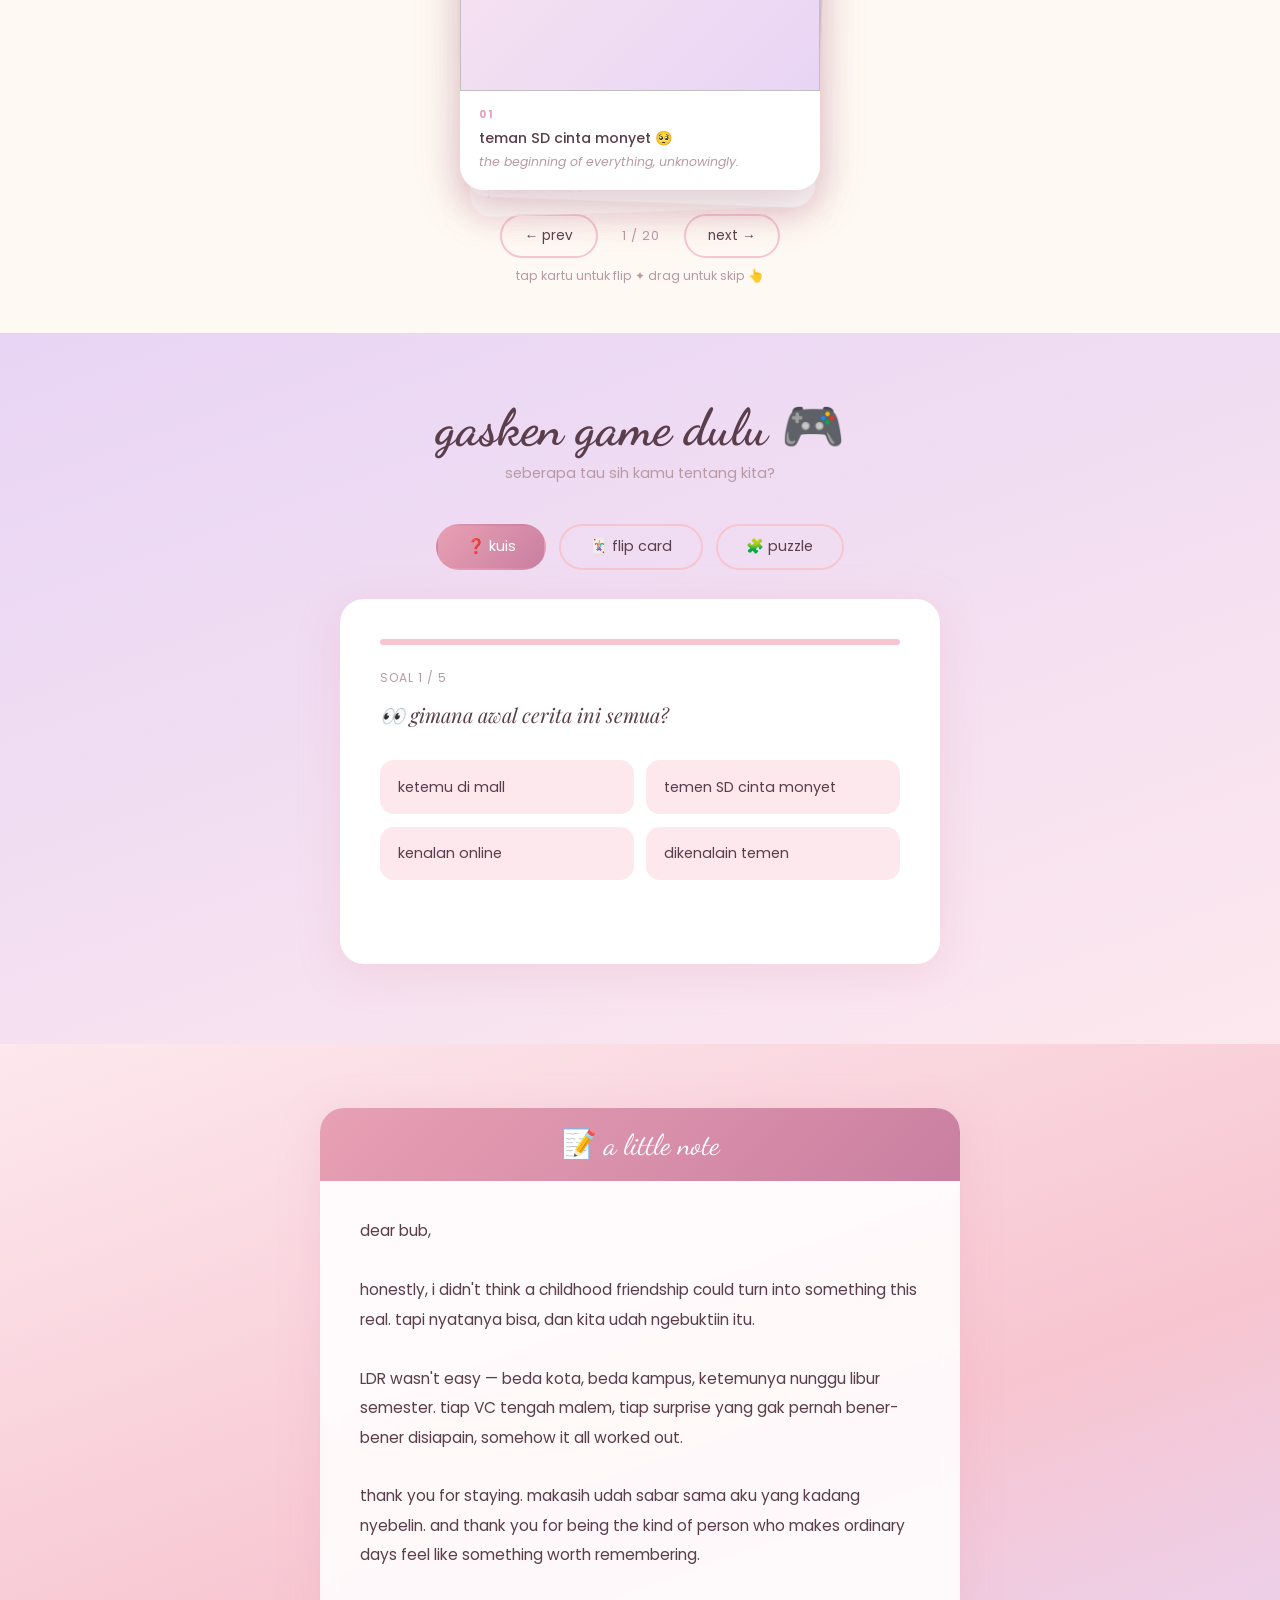
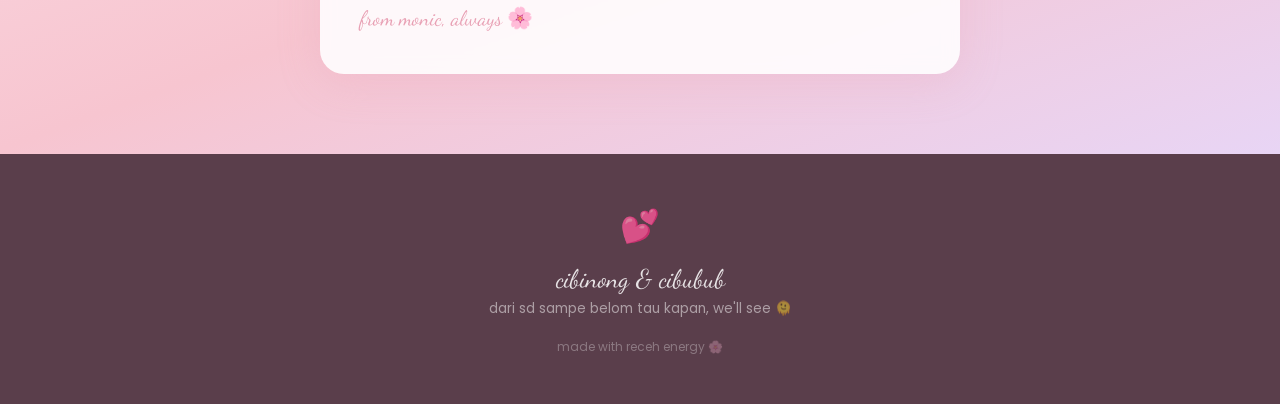
==== commit 753cc446: "tambah 2 player race game" ====
--- a/index.html
+++ b/index.html
@@ -22,6 +22,7 @@
       <div class="hero-btns">
         <a href="#gallery" class="btn-explore">our archive 📸</a>
         <a href="#game" class="btn-game">let's play 🎮</a>
+        <a href="game.html" class="btn-game" style="background:linear-gradient(135deg,#8ab4e8,#6090c8);color:white">2P race 🏁</a>
       </div>
     </div>
   </section>
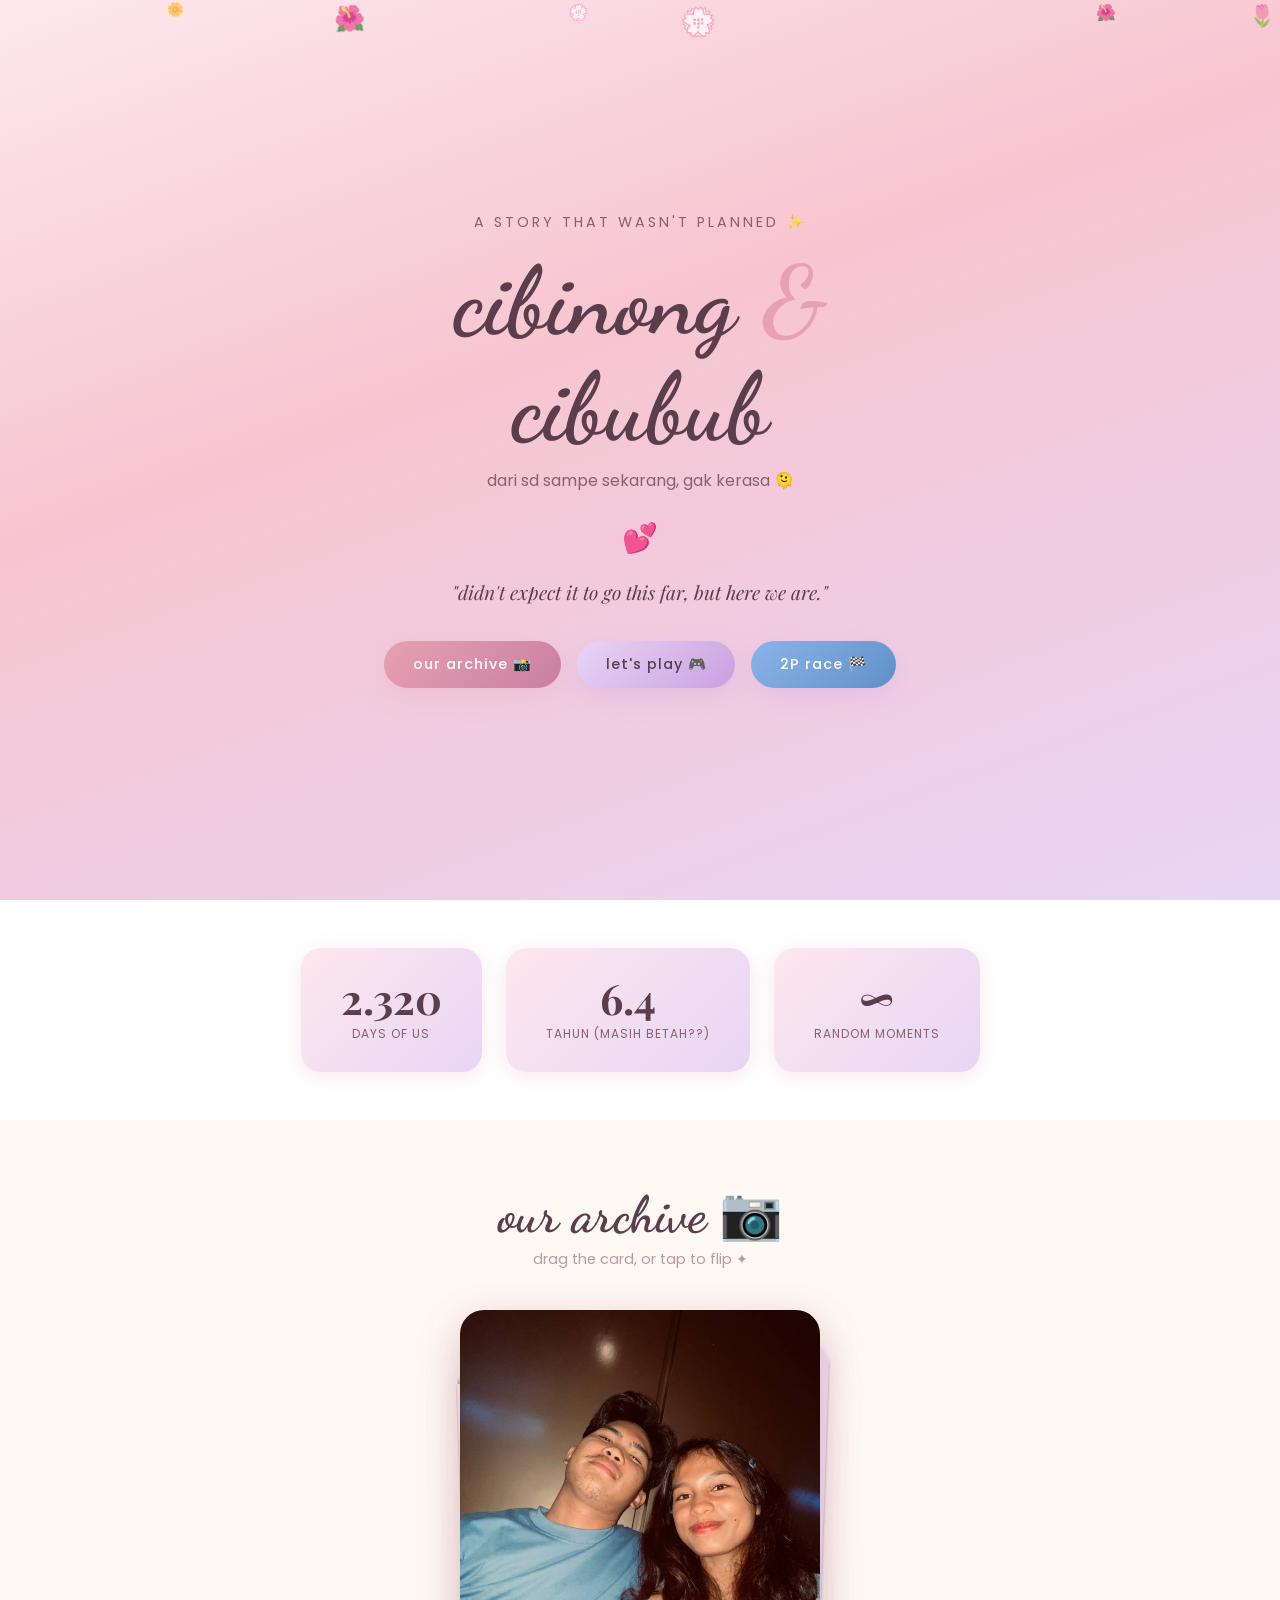
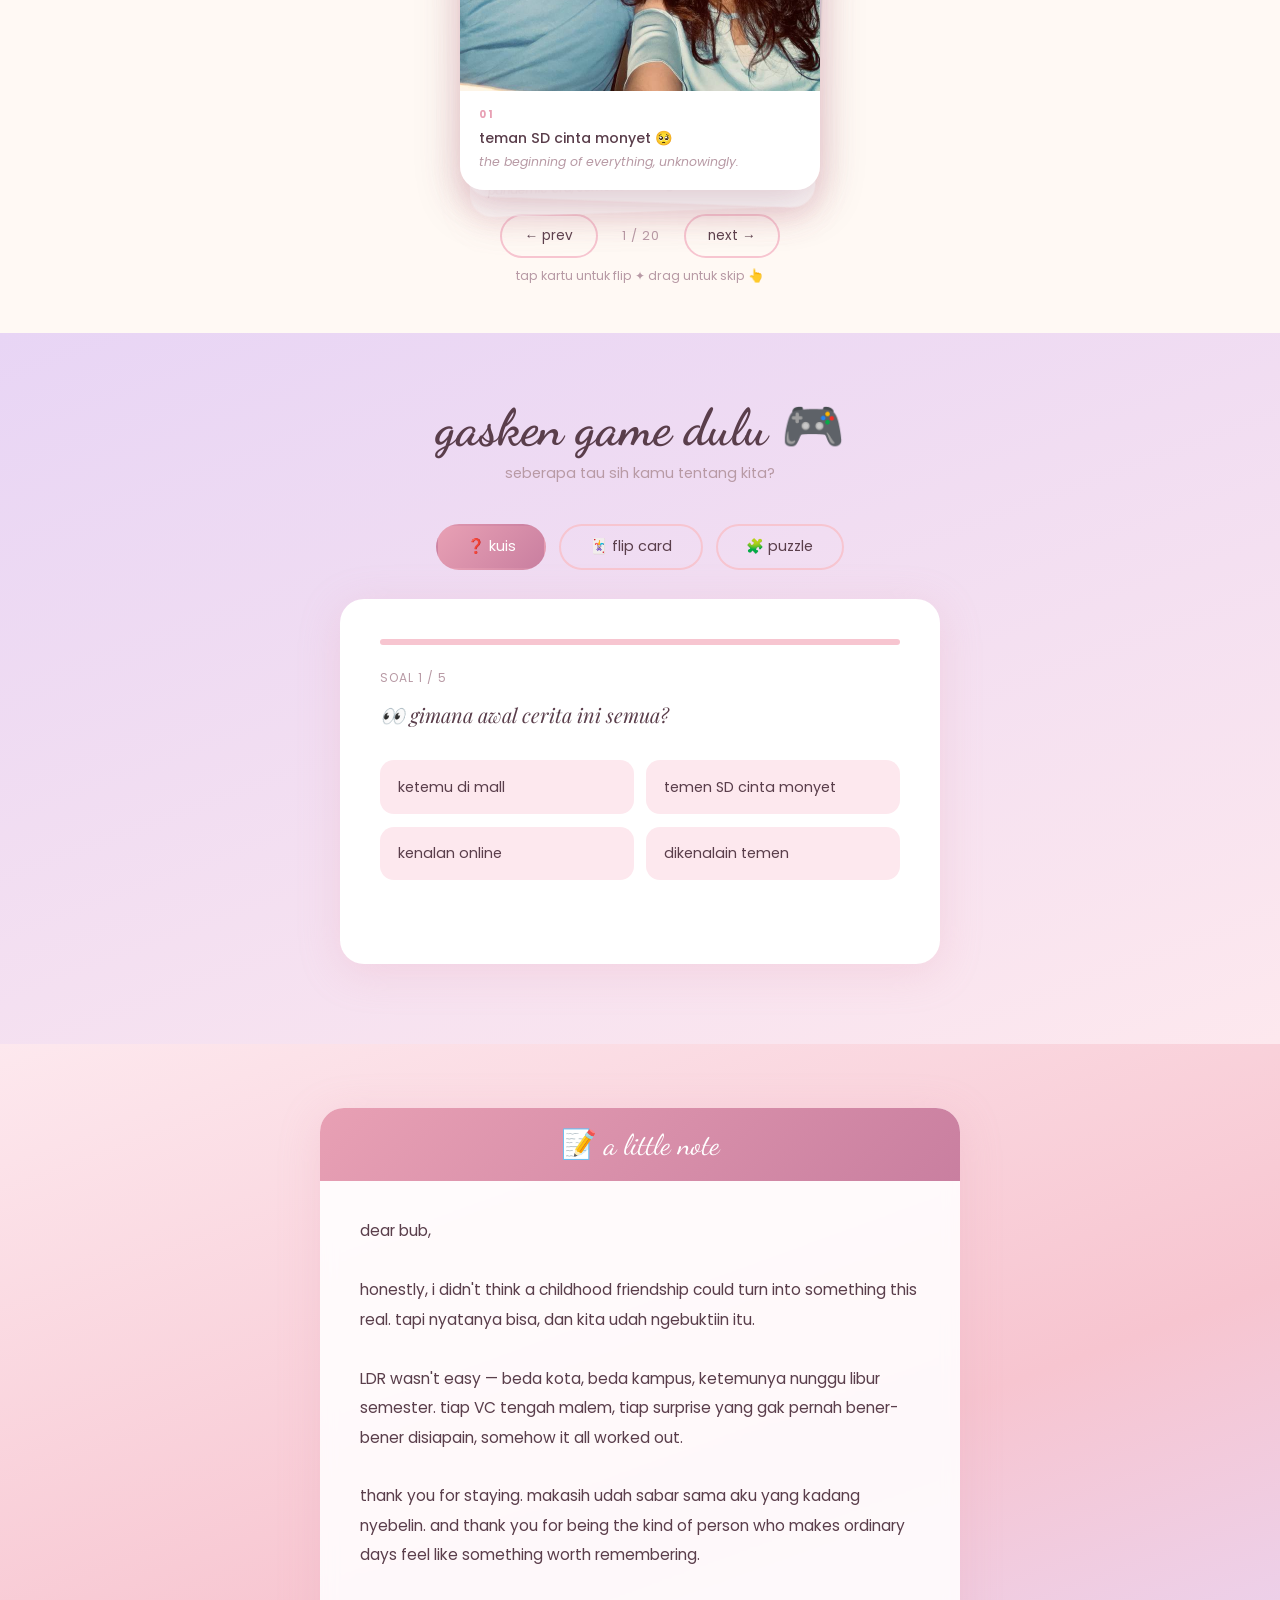
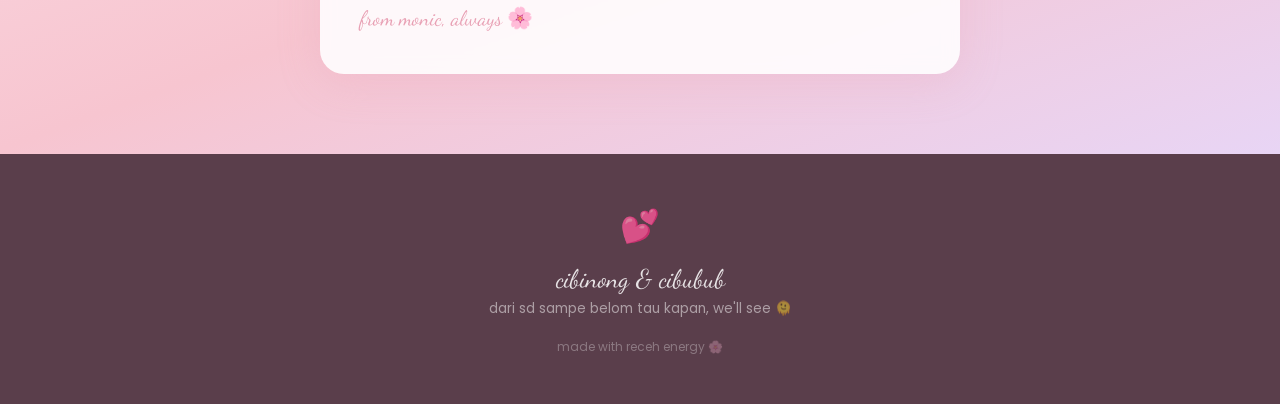
==== commit e9e51911: "Update index.html" ====
--- a/index.html
+++ b/index.html
@@ -579,3 +579,4 @@
   <script src="script.js"></script>
 </body>
 </html>
+
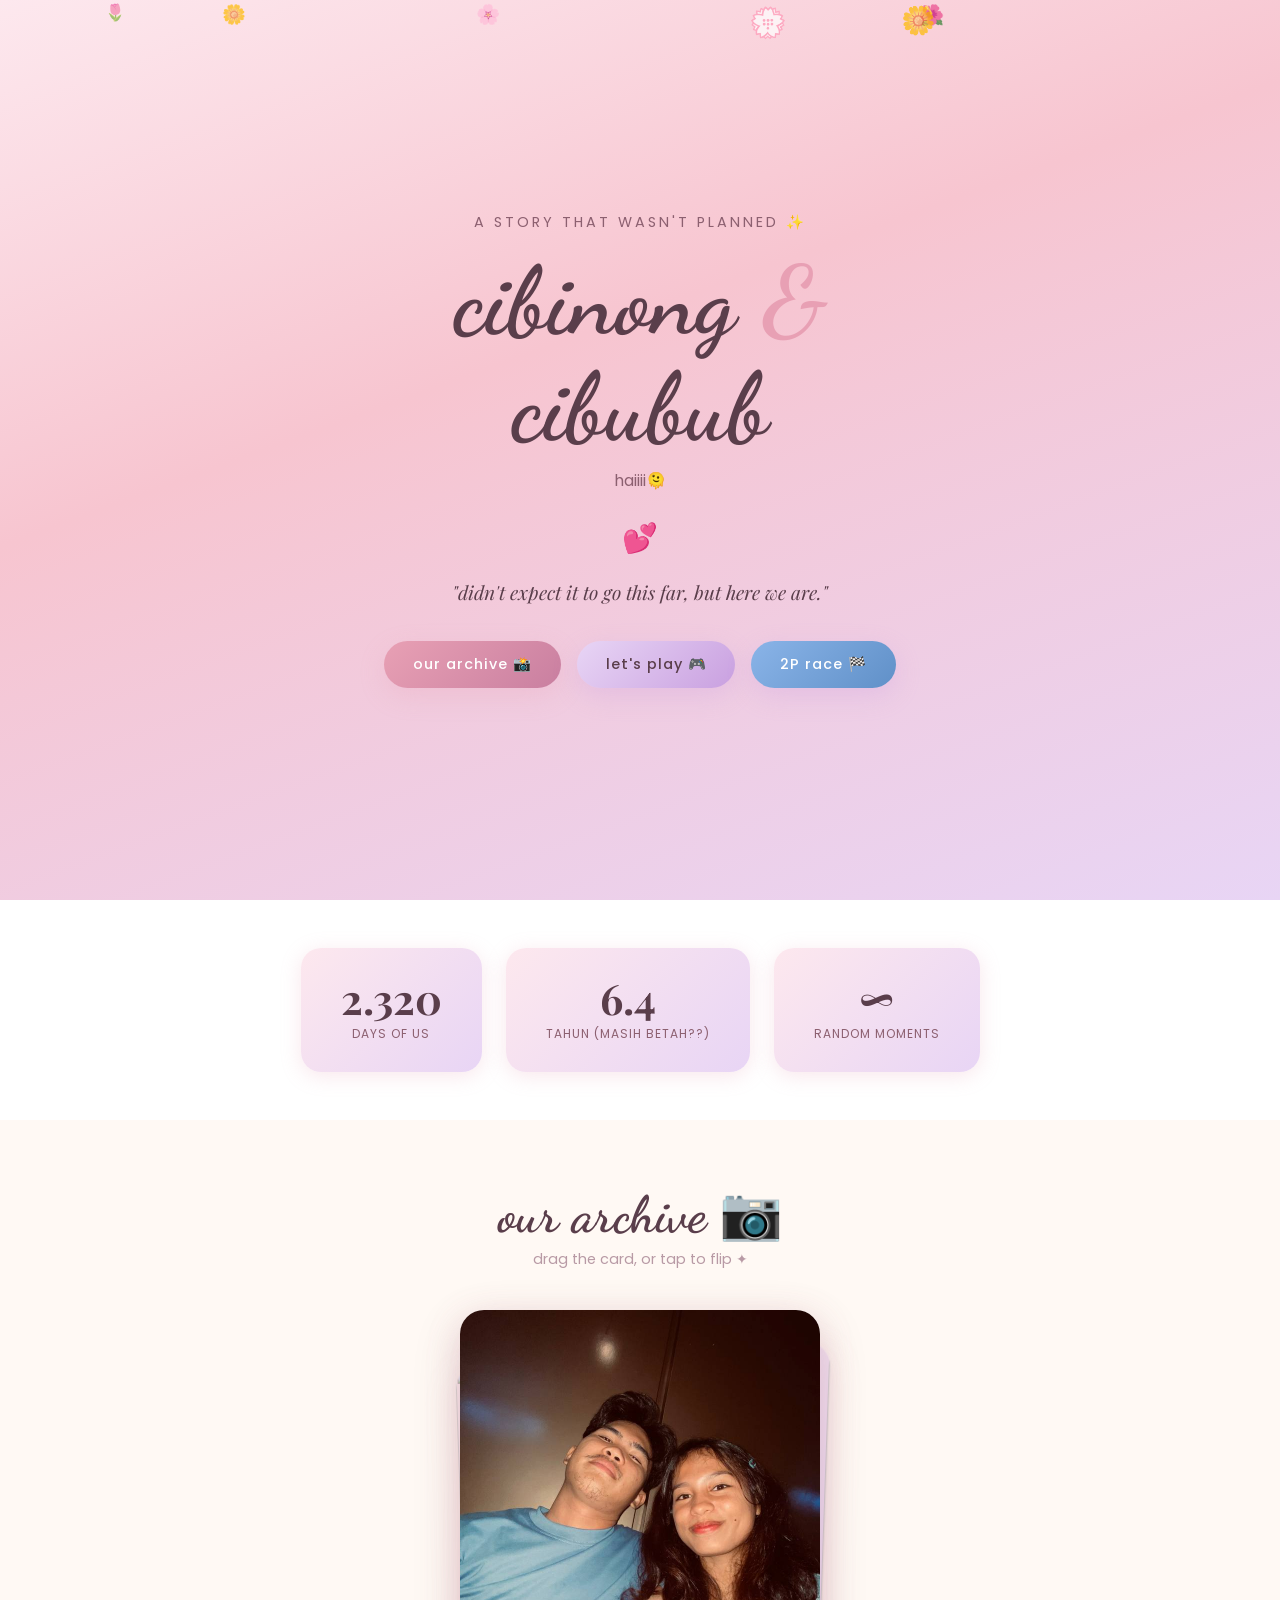
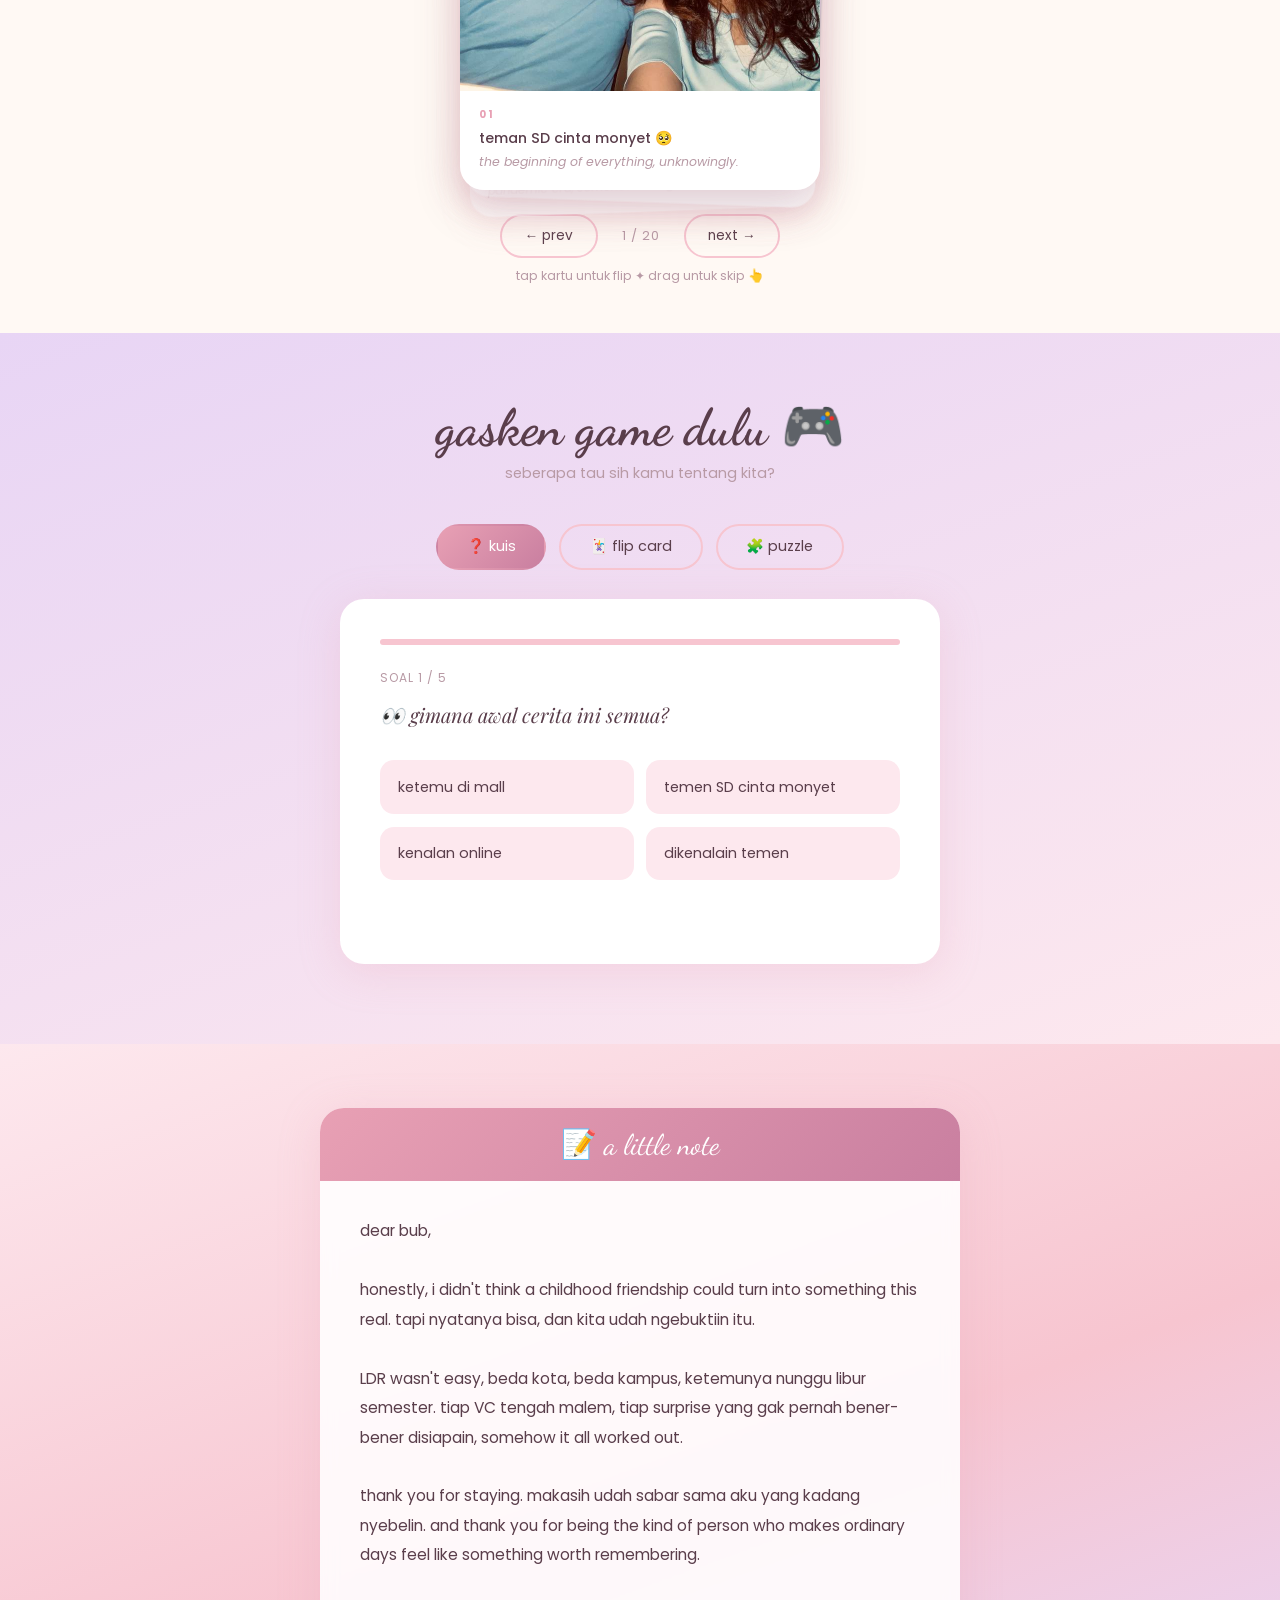
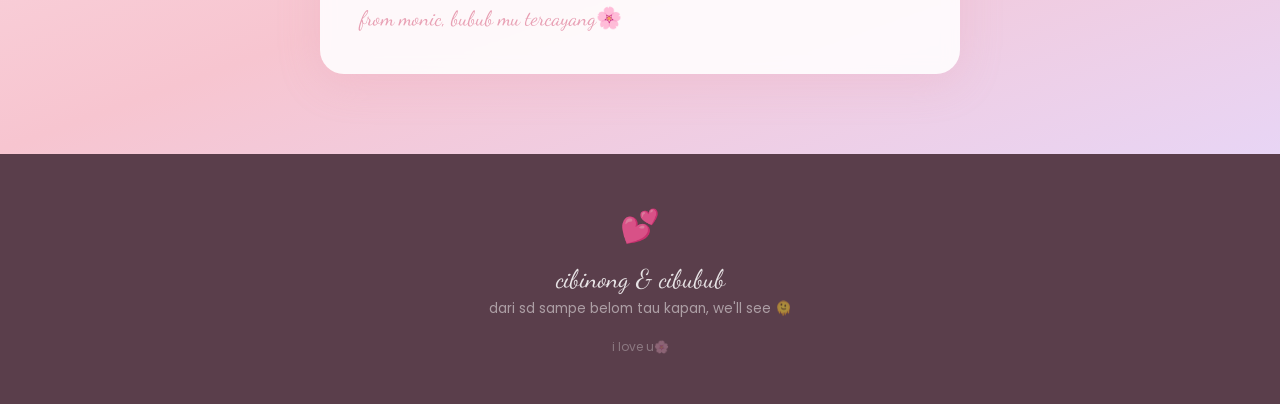
==== commit 9a390aac: "Update text content in index.html" ====
--- a/index.html
+++ b/index.html
@@ -16,7 +16,7 @@
     <div class="hero-content">
       <p class="hero-sub">a story that wasn't planned ✨</p>
       <h1 class="hero-title">cibinong <span class="amp">&</span> cibubub</h1>
-      <p class="hero-date">dari sd sampe sekarang, gak kerasa 🫠</p>
+      <p class="hero-date">haiiii🫠</p>
       <div class="heart-divider">💕</div>
       <p class="hero-quote">"didn't expect it to go this far, but here we are."</p>
       <div class="hero-btns">
@@ -175,7 +175,7 @@
             </div>
             <div class="stack-label">
               <span class="stack-num">07</span>
-              <p class="stack-caption">ke Gacoan pertama kali, aku UTBK dia udah lulus SNBP coy 🔥</p>
+              <p class="stack-caption">ke Gacoan pertama kali, aku UTBK dia udah lulus SNBP coy proud of u nak USU 🔥</p>
               <p class="stack-en">celebrating milestones, even when it's not mine yet, lol.</p>
             </div>
           </div>
@@ -327,8 +327,8 @@
             </div>
             <div class="stack-label">
               <span class="stack-num">15</span>
-              <p class="stack-caption">makan sushi mengakhiri tahun 2025 🍣🎉</p>
-              <p class="stack-en">closing the year right — with good food and you.</p>
+              <p class="stack-caption">christmas eve + makan sushi mengakhiri tahun 2025 🍣🎉</p>
+              <p class="stack-en">closing the year right with good food and you.</p>
             </div>
           </div>
           <div class="stack-back">
@@ -423,7 +423,7 @@
             <div class="stack-label">
               <span class="stack-num">20</span>
               <p class="stack-caption">tiba-tiba di Jakarta nih 🌆</p>
-              <p class="stack-en">healing era. different city, same us.</p>
+              <p class="stack-en">main ke ibukota dulu.</p>
             </div>
           </div>
           <div class="stack-back">
@@ -507,7 +507,7 @@
           <p class="game-question">susun foto ini jadi bener! 😄</p>
           <p style="font-size:0.85rem;color:var(--text-light);margin-bottom:1.5rem">drag potongan puzzle ke posisi yang tepat. semakin sedikit moves, semakin bagus!</p>
           <div style="display:flex;gap:1rem;justify-content:center;flex-wrap:wrap">
-            <button class="btn-next-q" style="display:inline-block" onclick="startPuzzle(4)">gasken 4×4 🧩</button>
+            <button class="btn-next-q" style="display:inline-block" onclick="startPuzzle(4)">gasken euyy 🧩</button>
           </div>
         </div>
       </div>
@@ -546,11 +546,11 @@
         <br/>
         <p>honestly, i didn't think a childhood friendship could turn into something this real. tapi nyatanya bisa, dan kita udah ngebuktiin itu.</p>
         <br/>
-        <p>LDR wasn't easy — beda kota, beda kampus, ketemunya nunggu libur semester. tiap VC tengah malem, tiap surprise yang gak pernah bener-bener disiapain, somehow it all worked out.</p>
+        <p>LDR wasn't easy, beda kota, beda kampus, ketemunya nunggu libur semester. tiap VC tengah malem, tiap surprise yang gak pernah bener-bener disiapain, somehow it all worked out.</p>
         <br/>
         <p>thank you for staying. makasih udah sabar sama aku yang kadang nyebelin. and thank you for being the kind of person who makes ordinary days feel like something worth remembering.</p>
         <br/>
-        <p class="letter-sign">from monic, always 🌸</p>
+        <p class="letter-sign">from monic, bubub mu tercayang🌸 </p>
       </div>
     </div>
   </section>
@@ -560,7 +560,7 @@
     <div class="footer-heart">💕</div>
     <p>cibinong & cibubub</p>
     <p class="footer-sub">dari sd sampe belom tau kapan, we'll see 🫠</p>
-    <p class="footer-tiny">made with receh energy 🌸</p>
+    <p class="footer-tiny"> i love u🌸</p>
   </footer>
 
   <!-- MODAL -->
@@ -580,3 +580,4 @@
 </body>
 </html>
 
+
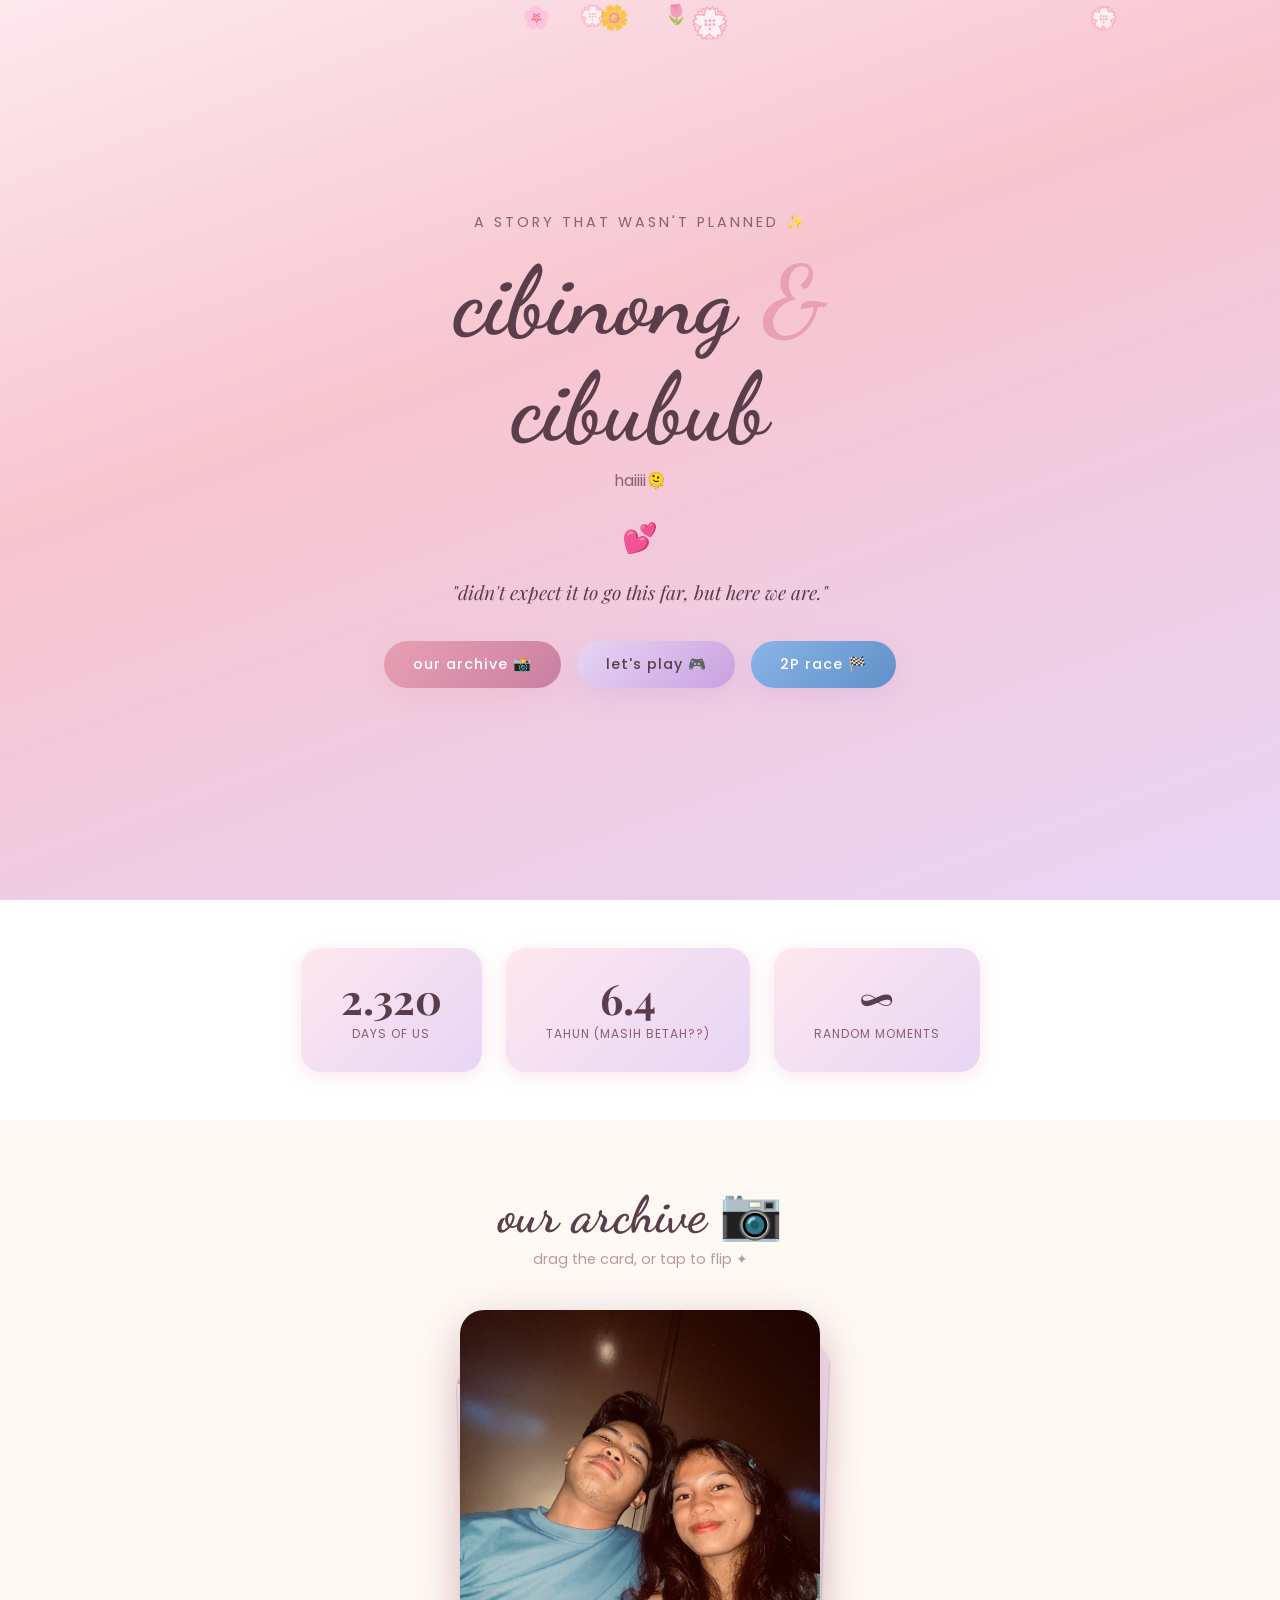
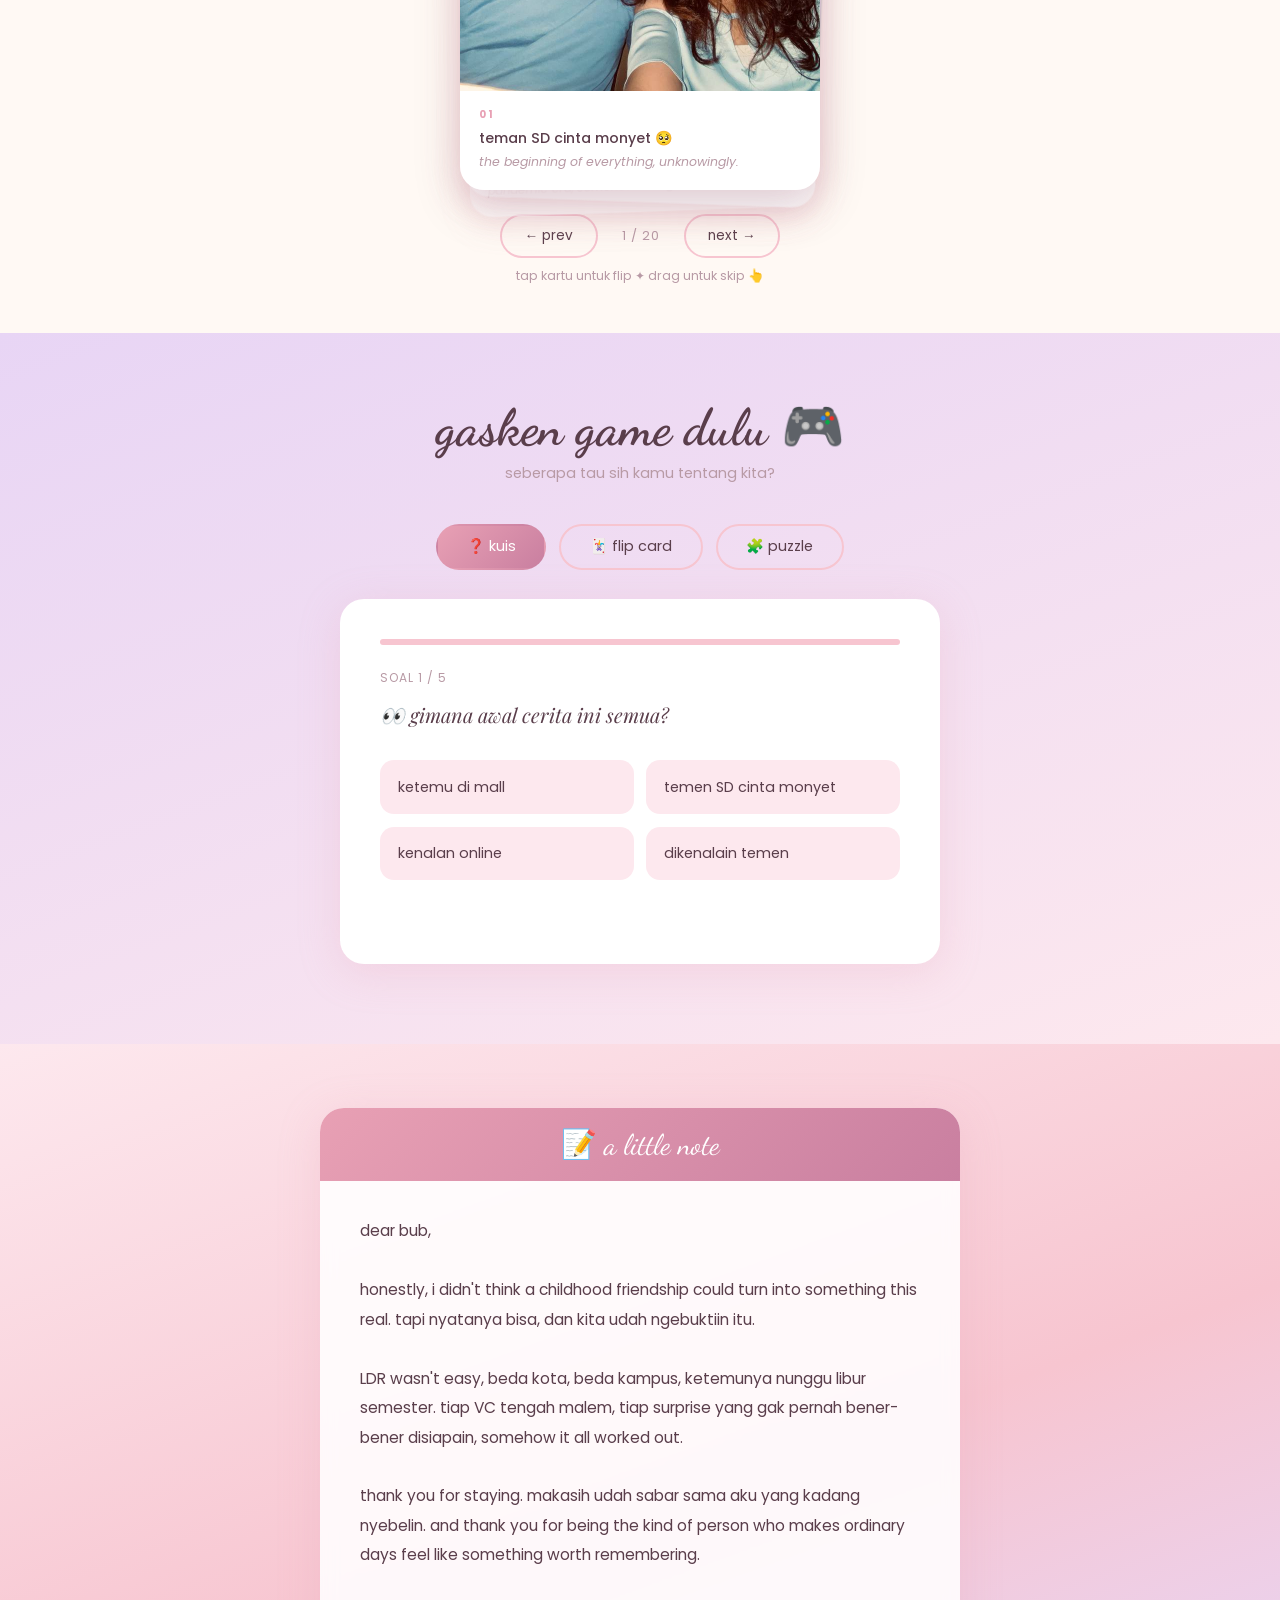
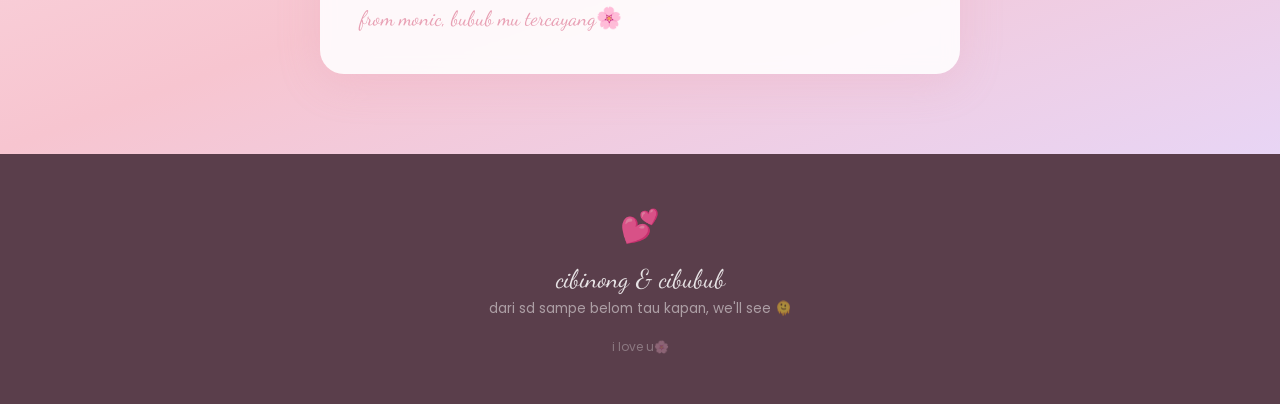
==== commit b674167b: "Fix formatting issues in index.html" ====
--- a/index.html
+++ b/index.html
@@ -581,3 +581,4 @@
 </html>
 
 
+
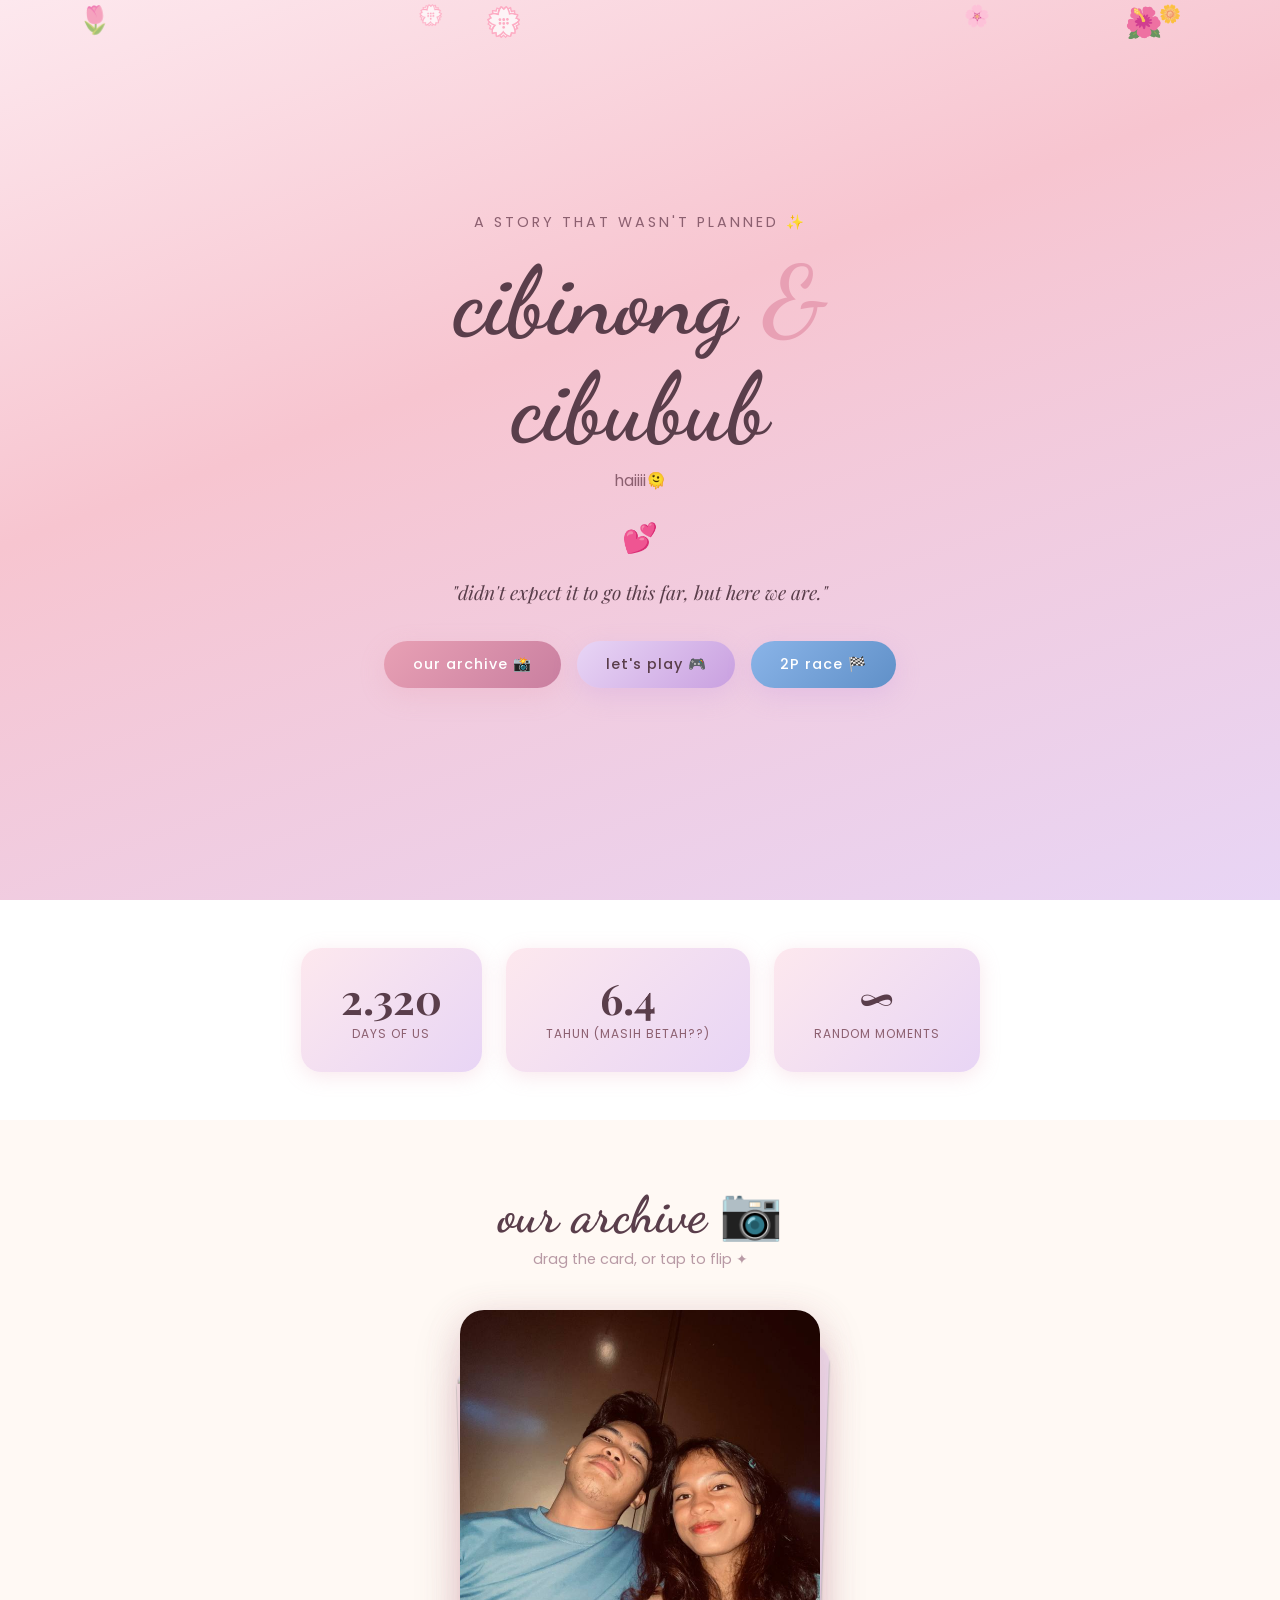
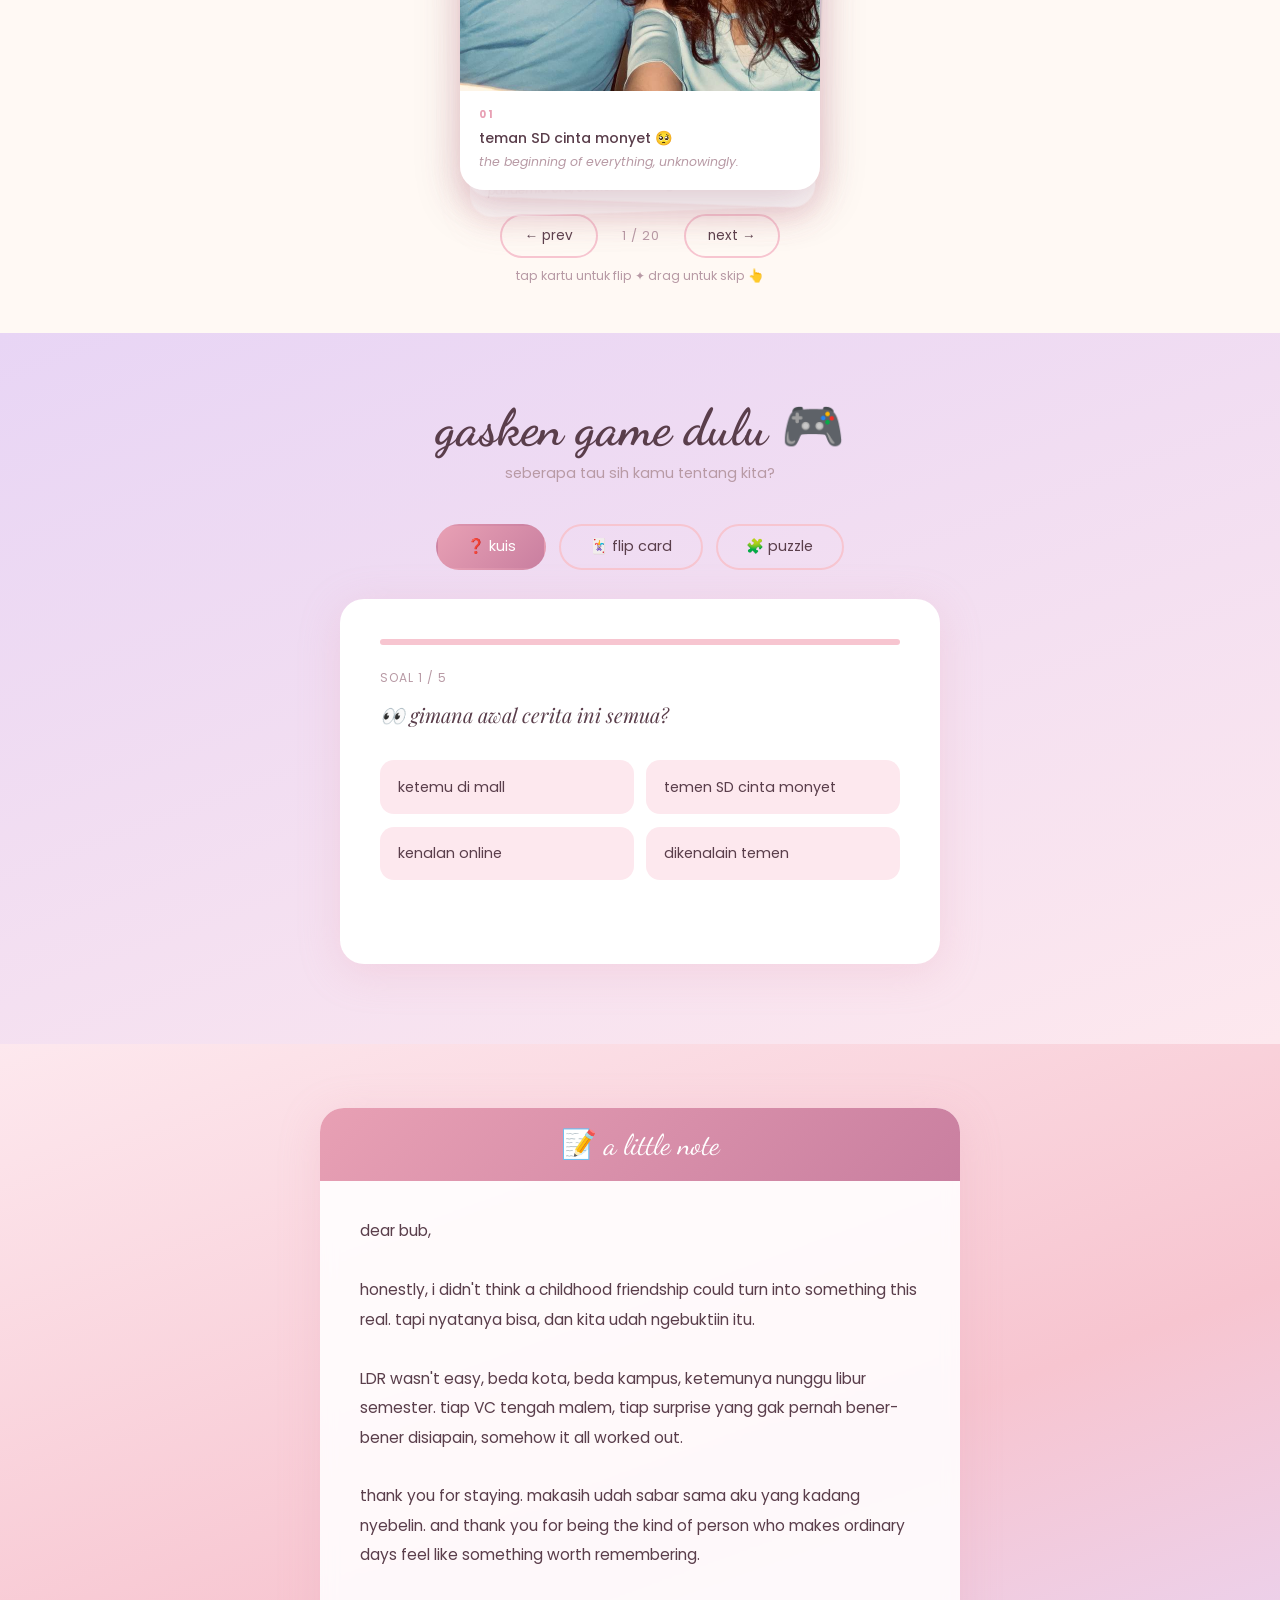
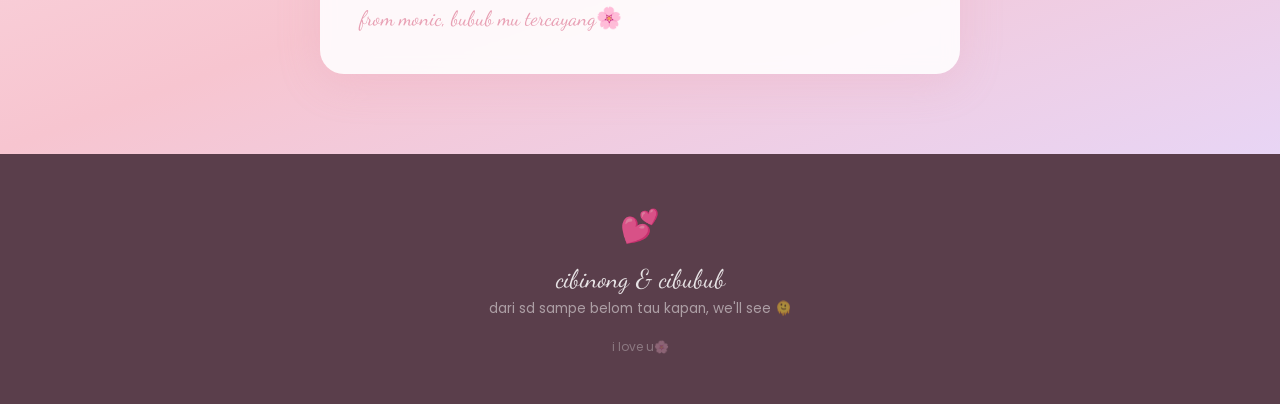
==== commit 68f7d8e6: "Update captions and quotes in index.html" ====
--- a/index.html
+++ b/index.html
@@ -80,7 +80,7 @@
             </div>
             <div class="stack-label">
               <span class="stack-num">02</span>
-              <p class="stack-caption">sebelum jadian jadi bocil epep dulu 😂</p>
+              <p class="stack-caption">sebelum jadian jadi bocil epep dulu, hm adudu😂</p>
               <p class="stack-en">the awkward era. cringe but we miss it ngl.</p>
             </div>
           </div>
@@ -137,12 +137,12 @@
             </div>
             <div class="stack-label">
               <span class="stack-num">05</span>
-              <p class="stack-caption">ppp mau kondangan? 😄👔</p>
-              <p class="stack-en">matching without planning, that's called soulmate behavior.</p>
-            </div>
-          </div>
-          <div class="stack-back">
-            <p class="stack-back-quote">"accidentally coordinated. definitely meant to be."</p>
+              <p class="stack-caption"> masi anak sekolahan😄👔</p>
+              <p class="stack-en">bocilll.</p>
+            </div>
+          </div>
+          <div class="stack-back">
+            <p class="stack-back-quote">here’s to the days when we were young, naive, and completely clueless about the world"</p>
           </div>
         </div>
       </div>
@@ -156,7 +156,7 @@
             </div>
             <div class="stack-label">
               <span class="stack-num">06</span>
-              <p class="stack-caption">banyak foto SMA yak, adanya pas pepisahan SMA doang 🎓</p>
+              <p class="stack-caption"> ga banyak foto SMA yak, adanya pas pepisahan SMA doang 🎓</p>
               <p class="stack-en">end of a chapter. but not ours.</p>
             </div>
           </div>
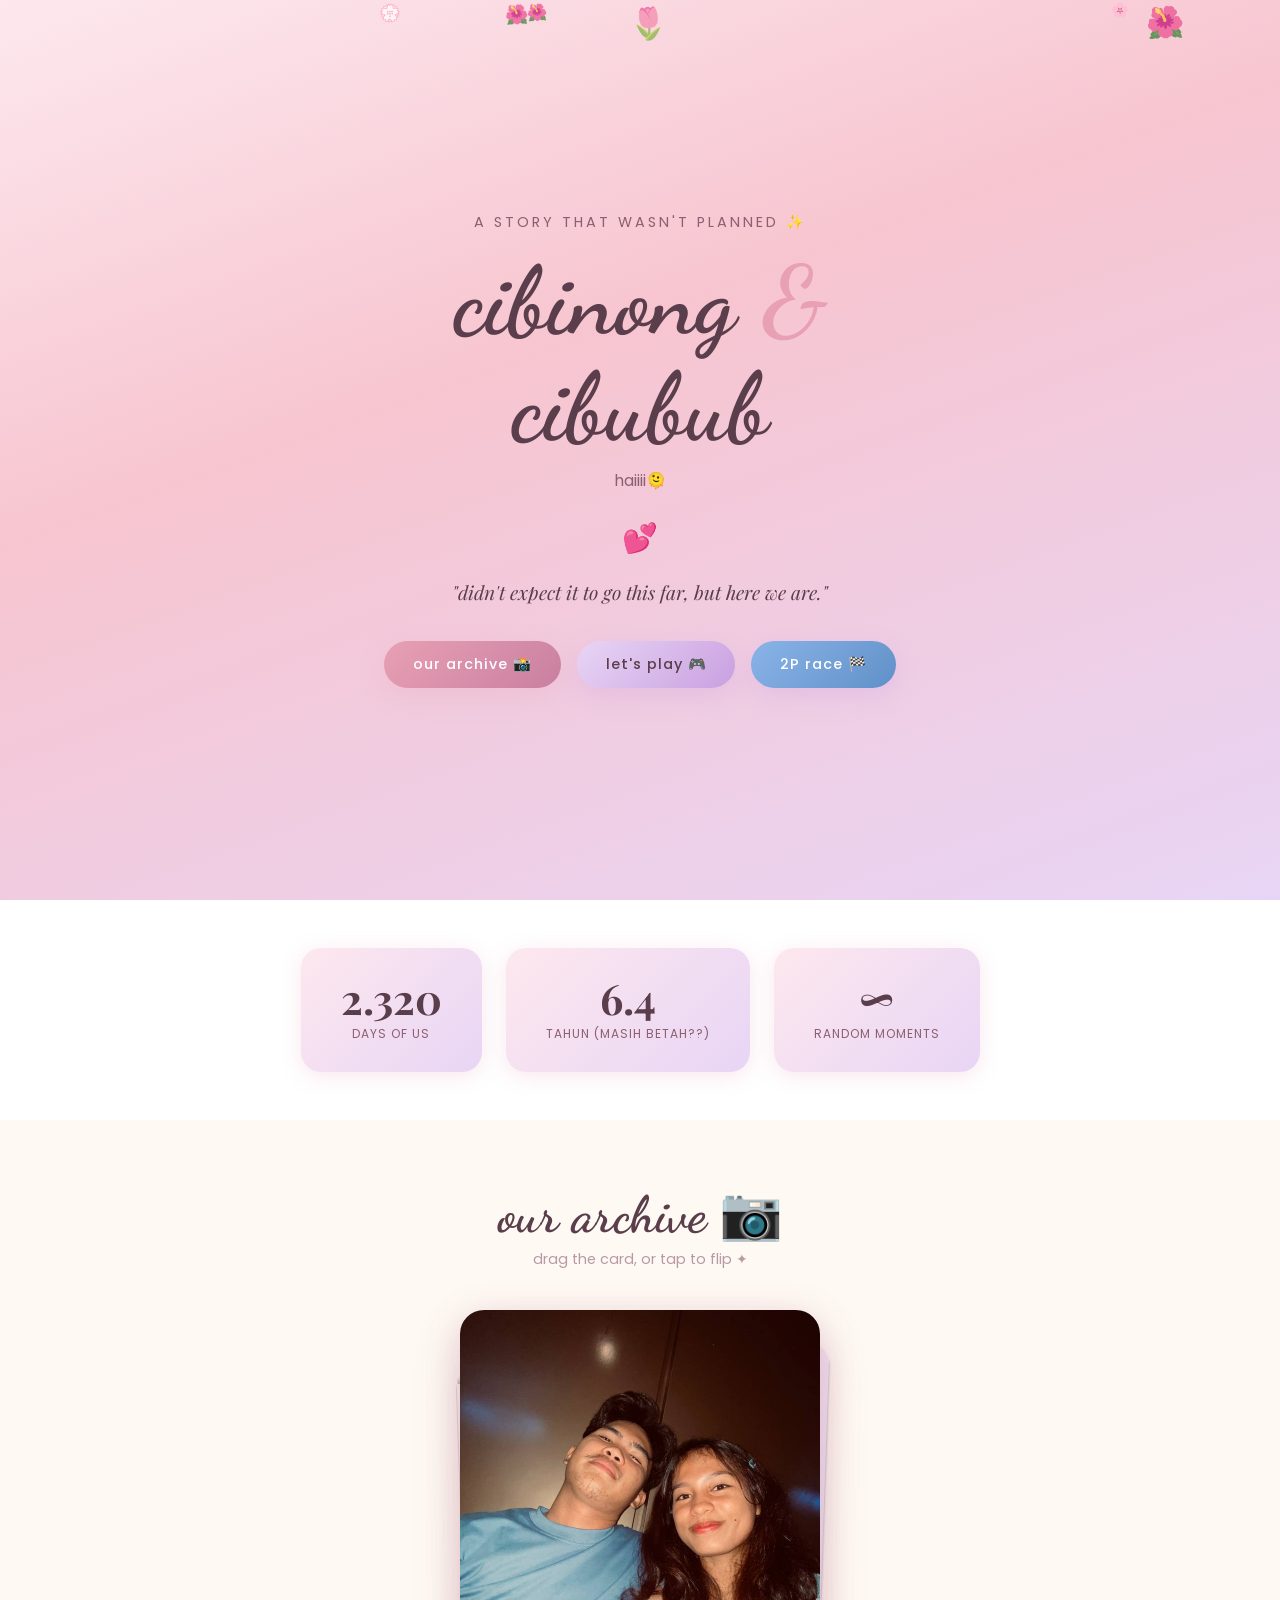
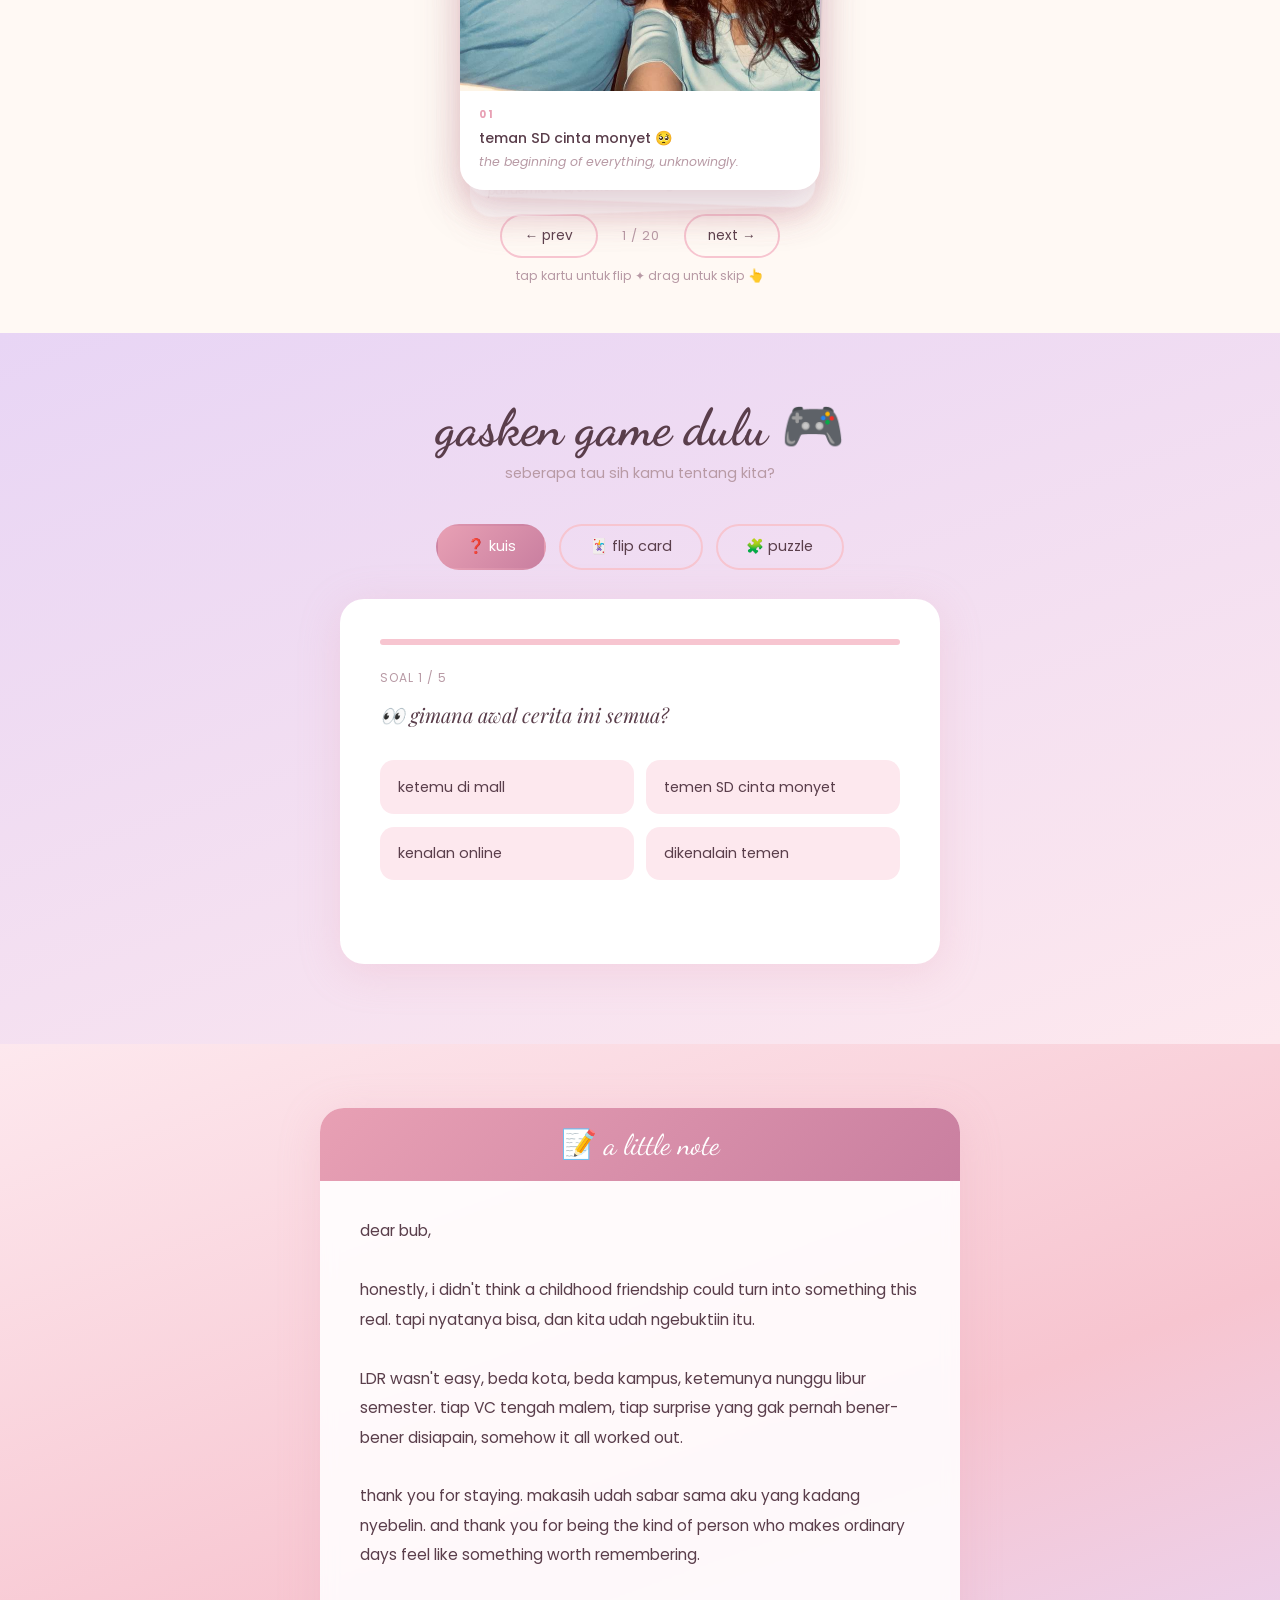
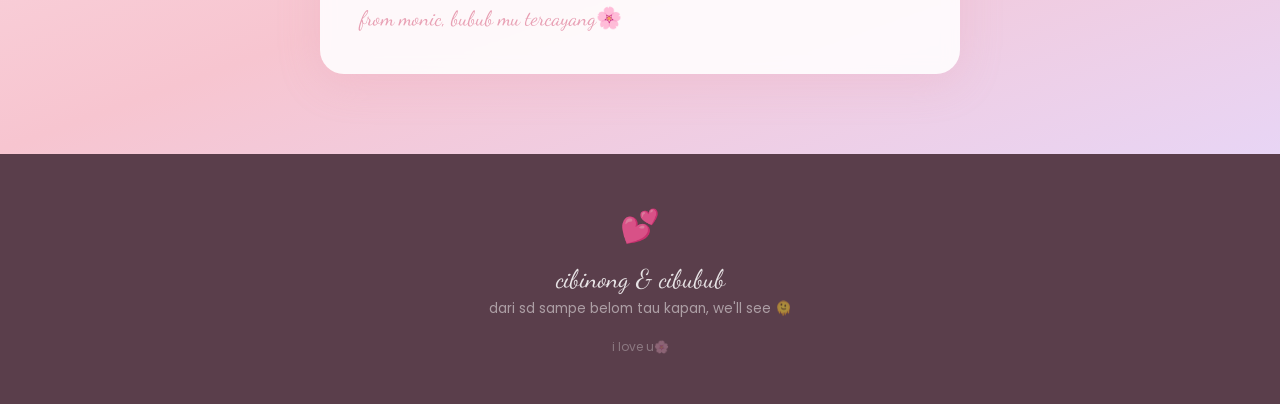
==== commit 79eb3770: "Remove empty lines from index.html" ====
--- a/index.html
+++ b/index.html
@@ -580,5 +580,3 @@
 </body>
 </html>
 
-
-
